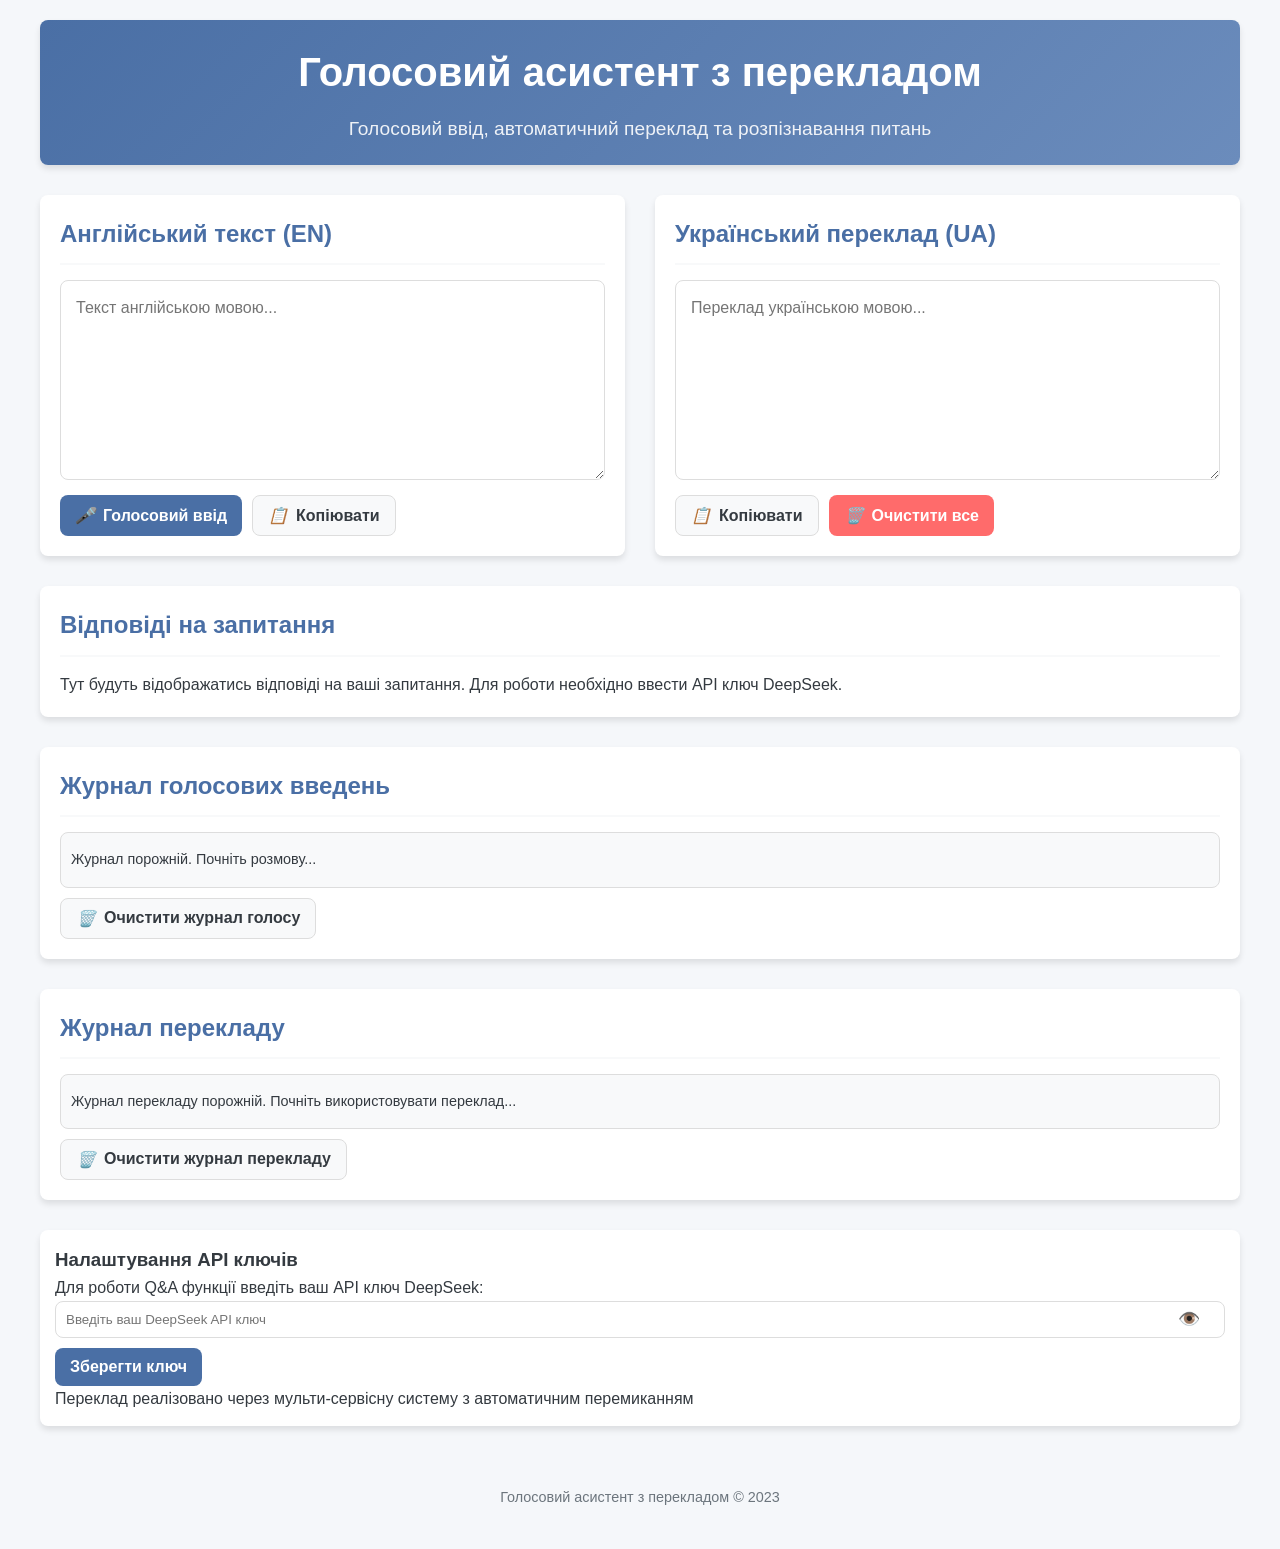
==== index.html @ b3f9cc15 "v1 voice input en" ====
<!DOCTYPE html>
<html lang="uk">
<head>
    <meta charset="UTF-8">
    <meta name="viewport" content="width=device-width, initial-scale=1.0">
    <title>Голосовий асистент з перекладом</title>
    <style>
        :root {
            --primary-color: #4a6fa5;
            --secondary-color: #6b8cbc;
            --accent-color: #ff6b6b;
            --light-color: #f8f9fa;
            --dark-color: #343a40;
            --success-color: #28a745;
            --border-radius: 8px;
            --box-shadow: 0 4px 6px rgba(0, 0, 0, 0.1);
        }
        
        * {
            box-sizing: border-box;
            margin: 0;
            padding: 0;
            font-family: 'Segoe UI', Tahoma, Geneva, Verdana, sans-serif;
        }
        
        body {
            background-color: #f5f7fa;
            color: var(--dark-color);
            line-height: 1.6;
            padding: 20px;
        }
        
        .container {
            max-width: 1200px;
            margin: 0 auto;
        }
        
        header {
            text-align: center;
            margin-bottom: 30px;
            padding: 20px;
            background: linear-gradient(135deg, var(--primary-color), var(--secondary-color));
            color: white;
            border-radius: var(--border-radius);
            box-shadow: var(--box-shadow);
        }
        
        h1 {
            font-size: 2.5rem;
            margin-bottom: 10px;
        }
        
        .subtitle {
            font-size: 1.2rem;
            opacity: 0.9;
        }
        
        .main-content {
            display: grid;
            grid-template-columns: 1fr 1fr;
            gap: 30px;
            margin-bottom: 30px;
        }
        
        @media (max-width: 768px) {
            .main-content {
                grid-template-columns: 1fr;
            }
        }
        
        .text-section {
            background-color: white;
            border-radius: var(--border-radius);
            box-shadow: var(--box-shadow);
            padding: 20px;
            display: flex;
            flex-direction: column;
        }
        
        .text-section h2 {
            margin-bottom: 15px;
            color: var(--primary-color);
            border-bottom: 2px solid var(--light-color);
            padding-bottom: 10px;
        }
        
        .text-container {
            display: flex;
            flex-direction: column;
            flex-grow: 1;
        }
        
        textarea {
            width: 100%;
            min-height: 200px;
            padding: 15px;
            border: 1px solid #ddd;
            border-radius: var(--border-radius);
            resize: vertical;
            font-size: 16px;
            line-height: 1.5;
            margin-bottom: 15px;
            flex-grow: 1;
        }
        
        textarea:focus {
            outline: none;
            border-color: var(--primary-color);
            box-shadow: 0 0 0 2px rgba(74, 111, 165, 0.2);
        }
        
        .button-group {
            display: flex;
            gap: 10px;
            flex-wrap: wrap;
        }
        
        button {
            padding: 10px 15px;
            border: none;
            border-radius: var(--border-radius);
            cursor: pointer;
            font-size: 16px;
            font-weight: 600;
            transition: all 0.3s ease;
            display: flex;
            align-items: center;
            justify-content: center;
            gap: 8px;
        }
        
        .btn-primary {
            background-color: var(--primary-color);
            color: white;
        }
        
        .btn-primary:hover {
            background-color: var(--secondary-color);
        }
        
        .btn-secondary {
            background-color: var(--light-color);
            color: var(--dark-color);
            border: 1px solid #ddd;
        }
        
        .btn-secondary:hover {
            background-color: #e9ecef;
        }
        
        .btn-accent {
            background-color: var(--accent-color);
            color: white;
        }
        
        .btn-accent:hover {
            background-color: #ff5252;
        }
        
        .btn-success {
            background-color: var(--success-color);
            color: white;
        }
        
        .btn-success:hover {
            background-color: #218838;
        }
        
        .recording-indicator {
            display: flex;
            align-items: center;
            gap: 10px;
            margin-bottom: 15px;
            padding: 10px;
            border-radius: var(--border-radius);
            background-color: #fff3cd;
            color: #856404;
            display: none;
        }
        
        .recording-indicator.active {
            display: flex;
        }
        
        .pulse {
            width: 12px;
            height: 12px;
            border-radius: 50%;
            background-color: var(--accent-color);
            animation: pulse 1.5s infinite;
        }
        
        @keyframes pulse {
            0% {
                transform: scale(0.95);
                box-shadow: 0 0 0 0 rgba(255, 107, 107, 0.7);
            }
            
            70% {
                transform: scale(1);
                box-shadow: 0 0 0 10px rgba(255, 107, 107, 0);
            }
            
            100% {
                transform: scale(0.95);
                box-shadow: 0 0 0 0 rgba(255, 107, 107, 0);
            }
        }
        
        .qa-section {
            background-color: white;
            border-radius: var(--border-radius);
            box-shadow: var(--box-shadow);
            padding: 20px;
            margin-top: 30px;
        }
        
        .qa-section h2 {
            margin-bottom: 15px;
            color: var(--primary-color);
            border-bottom: 2px solid var(--light-color);
            padding-bottom: 10px;
        }
        
        .question-detected {
            background-color: #e7f3ff;
            padding: 15px;
            border-radius: var(--border-radius);
            margin-bottom: 15px;
            border-left: 4px solid var(--primary-color);
        }
        
        .answers {
            margin-top: 15px;
        }
        
        .answer {
            background-color: var(--light-color);
            padding: 15px;
            border-radius: var(--border-radius);
            margin-bottom: 10px;
            border-left: 4px solid var(--success-color);
        }
        
        .loading {
            display: inline-block;
            width: 20px;
            height: 20px;
            border: 3px solid rgba(255, 255, 255, 0.3);
            border-radius: 50%;
            border-top-color: #fff;
            animation: spin 1s ease-in-out infinite;
        }
        
        @keyframes spin {
            to { transform: rotate(360deg); }
        }
        
        footer {
            text-align: center;
            margin-top: 40px;
            padding: 20px;
            color: #6c757d;
            font-size: 0.9rem;
        }
        
        .api-key-section {
            background-color: white;
            border-radius: var(--border-radius);
            box-shadow: var(--box-shadow);
            padding: 15px;
            margin-top: 30px;
        }
        
        .api-key-input-container {
            position: relative;
            width: 100%;
            margin-bottom: 10px;
        }
        
        .api-key-input {
            width: 100%;
            padding: 10px 40px 10px 10px;
            border: 1px solid #ddd;
            border-radius: var(--border-radius);
        }
        
        .toggle-password {
            position: absolute;
            right: 10px;
            top: 50%;
            transform: translateY(-50%);
            background: none;
            border: none;
            cursor: pointer;
            font-size: 18px;
        }
        
        .notification {
            position: fixed;
            top: 20px;
            right: 20px;
            padding: 15px 20px;
            background-color: var(--success-color);
            color: white;
            border-radius: var(--border-radius);
            box-shadow: var(--box-shadow);
            z-index: 1000;
            transform: translateX(150%);
            transition: transform 0.3s ease;
        }
        
        .notification.show {
            transform: translateX(0);
        }
        
        .status-indicator {
            padding: 8px 12px;
            border-radius: var(--border-radius);
            margin-top: 10px;
            font-size: 0.9rem;
            display: none;
        }
        
        .status-translating {
            background-color: #e7f3ff;
            color: var(--primary-color);
            display: block;
        }
        
        .status-error {
            background-color: #ffe7e7;
            color: var(--accent-color);
            display: block;
        }
        
        .status-success {
            background-color: #e7ffe7;
            color: var(--success-color);
            display: block;
        }
        
        .log-section {
            background-color: white;
            border-radius: var(--border-radius);
            box-shadow: var(--box-shadow);
            padding: 20px;
            margin-top: 30px;
        }
        
        .log-section h2 {
            margin-bottom: 15px;
            color: var(--primary-color);
            border-bottom: 2px solid var(--light-color);
            padding-bottom: 10px;
        }
        
        .log-container {
            max-height: 200px;
            overflow-y: auto;
            border: 1px solid #ddd;
            border-radius: var(--border-radius);
            padding: 10px;
            background-color: #f8f9fa;
            font-family: monospace;
            font-size: 12px;
        }
        
        .log-entry {
            padding: 5px 0;
            border-bottom: 1px solid #eee;
            font-size: 0.9rem;
        }
        
        .log-entry:last-child {
            border-bottom: none;
        }
        
        .log-time {
            color: #6c757d;
            font-weight: bold;
            margin-right: 10px;
        }
        
        .log-level {
            font-weight: bold;
            margin-right: 10px;
            padding: 1px 5px;
            border-radius: 3px;
            font-size: 10px;
        }
        
        .log-level-success { background-color: #d4edda; color: #155724; }
        .log-level-error { background-color: #f8d7da; color: #721c24; }
        .log-level-warn { background-color: #fff3cd; color: #856404; }
        .log-level-info { background-color: #d1ecf1; color: #0c5460; }
        .log-level-debug { background-color: #e2e3e5; color: #383d41; }
        
        .log-service {
            color: #007bff;
            margin-right: 10px;
        }
        
        .clear-log {
            margin-top: 10px;
        }
    </style>
</head>
<body>
    <div class="container">
        <header>
            <h1>Голосовий асистент з перекладом</h1>
            <p class="subtitle">Голосовий ввід, автоматичний переклад та розпізнавання питань</p>
        </header>
        
        <div class="recording-indicator" id="recordingIndicator">
            <div class="pulse"></div>
            <span>Йде запис голосу... Говоріть</span>
        </div>
        
        <div class="main-content">
            <div class="text-section">
                <h2>Англійський текст (EN)</h2>
                <div class="text-container">
                    <textarea id="englishText" placeholder="Текст англійською мовою..."></textarea>
                    <div class="button-group">
                        <button class="btn-primary" id="micButton">
                            <i>🎤</i> Голосовий ввід
                        </button>
                        <button class="btn-secondary" id="copyEnglish">
                            <i>📋</i> Копіювати
                        </button>
                    </div>
                </div>
            </div>
            
            <div class="text-section">
                <h2>Український переклад (UA)</h2>
                <div class="text-container">
                    <textarea id="ukrainianText" placeholder="Переклад українською мовою..." readonly></textarea>
                    <div class="status-indicator" id="translationStatus"></div>
                    <div class="button-group">
                        <button class="btn-secondary" id="copyUkrainian">
                            <i>📋</i> Копіювати
                        </button>
                        <button class="btn-accent" id="clearText">
                            <i>🗑️</i> Очистити все
                        </button>
                    </div>
                </div>
            </div>
        </div>
        
        <div class="qa-section">
            <h2>Відповіді на запитання</h2>
            <div id="questionIndicator" class="question-detected" style="display: none;">
                <p>У тексті виявлено запитання. Шукаємо відповіді...</p>
            </div>
            <div id="answersContainer" class="answers">
                <p>Тут будуть відображатись відповіді на ваші запитання. Для роботи необхідно ввести API ключ DeepSeek.</p>
            </div>
        </div>
        
        <div class="log-section">
            <h2>Журнал голосових введень</h2>
            <div class="log-container" id="voiceLogContainer">
                <div class="log-entry">Журнал порожній. Почніть розмову...</div>
            </div>
            <button class="btn-secondary clear-log" id="clearVoiceLog">
                <i>🗑️</i> Очистити журнал голосу
            </button>
        </div>
        
        <div class="log-section">
            <h2>Журнал перекладу</h2>
            <div class="log-container" id="translationLogContainer">
                <div class="log-entry">Журнал перекладу порожній. Почніть використовувати переклад...</div>
            </div>
            <button class="btn-secondary clear-log" id="clearTranslationLog">
                <i>🗑️</i> Очистити журнал перекладу
            </button>
        </div>

        <div class="api-key-section">
            <h3>Налаштування API ключів</h3>
            <p>Для роботи Q&A функції введіть ваш API ключ DeepSeek:</p>
            <div class="api-key-input-container">
                <input type="password" class="api-key-input" id="apiKeyInput" placeholder="Введіть ваш DeepSeek API ключ">
                <button type="button" class="toggle-password" id="togglePassword">👁️</button>
            </div>
            <button class="btn-primary" id="saveApiKey">Зберегти ключ</button>
            <p class="translation-info">Переклад реалізовано через мульти-сервісну систему з автоматичним перемиканням</p>
        </div>
        
        <footer>
            <p>Голосовий асистент з перекладом &copy; 2023</p>
        </footer>
    </div>
    
    <div class="notification" id="notification">Текст скопійовано в буфер обміну!</div>

    <script>
        // Клас TranslationService з автоматичним перемиканням API
        class TranslationService {
            constructor() {
                this.services = [
                    {
                        name: 'MyMemory',
                        translator: this.translateMyMemory.bind(this),
                        priority: 0,
                        enabled: true,
                        url: 'https://api.mymemory.translated.net/get'
                    },
                    {
                        name: 'LibreTranslate',
                        translator: this.translateLibreTranslate.bind(this),
                        priority: 1,
                        enabled: true,
                        url: 'https://libretranslate.com/translate'
                    },
                    {
                        name: 'Apertium',
                        translator: this.translateApertium.bind(this),
                        priority: 2,
                        enabled: true,
                        url: 'https://apertium.org/apy/translate'
                    },
                    {
                        name: 'GoogleTranslate',
                        translator: this.translateGoogleAPI.bind(this),
                        priority: 3,
                        enabled: true,
                        url: 'https://translate.googleapis.com'
                    }
                ];
                
                this.failedServices = new Set();
                this.logs = [];
                this.maxLogSize = 1000;
            }

            // Логування подій
            log(level, message, service = null, details = null) {
                const logEntry = {
                    timestamp: new Date().toISOString(),
                    level: level,
                    service: service,
                    message: message,
                    details: details
                };
                
                this.logs.push(logEntry);
                
                if (this.logs.length > this.maxLogSize) {
                    this.logs.shift();
                }
                
                // Оновлення UI
                this.updateLogsUI(logEntry);
            }

            updateLogsUI(logEntry) {
                if (typeof window !== 'undefined' && window.updateTranslationLogs) {
                    window.updateTranslationLogs(logEntry);
                }
            }

            // Основний метод перекладу
            async translateText(text, sourceLang, targetLang) {
                if (!text.trim()) {
                    this.log('WARN', 'Спроба перекладу пустого тексту');
                    return { success: false, text: '' };
                }

                this.log('INFO', `Початок перекладу: "${text.substring(0, 50)}..."`, null, {
                    sourceLang: sourceLang,
                    targetLang: targetLang,
                    textLength: text.length
                });

                const availableServices = this.services
                    .filter(service => service.enabled && !this.failedServices.has(service.name))
                    .sort((a, b) => a.priority - b.priority);

                this.log('INFO', `Доступні сервіси: ${availableServices.map(s => s.name).join(', ')}`, null, {
                    total: availableServices.length,
                    failed: Array.from(this.failedServices)
                });

                if (availableServices.length === 0) {
                    this.log('ERROR', 'Немає доступних сервісів перекладу');
                    return this.useBackupTranslation(text);
                }

                for (const service of availableServices) {
                    try {
                        this.log('INFO', `Спроба перекладу через ${service.name}`, service.name);
                        
                        const startTime = Date.now();
                        const result = await service.translator(text, sourceLang, targetLang);
                        const duration = Date.now() - startTime;
                        
                        if (result.success) {
                            this.log('SUCCESS', `Переклад успішний через ${service.name}`, service.name, {
                                duration: `${duration}ms`,
                                textLength: result.text.length
                            });
                            
                            // Якщо успішно, скидаємо помилковий статус для цього сервісу
                            this.failedServices.delete(service.name);
                            return result;
                        }
                        
                    } catch (error) {
                        this.log('ERROR', `Помилка перекладу через ${service.name}`, service.name, {
                            error: error.message
                        });
                        
                        // Якщо це помилка 429 (ліміт), додаємо сервіс до невдалих
                        if (error.message.includes('429') || error.message.includes('limit')) {
                            this.failedServices.add(service.name);
                            this.log('WARN', `Ліміт сервісу ${service.name} перевищено`, service.name);
                        }
                        
                        continue;
                    }
                }
                
                this.log('ERROR', 'Усі сервіси перекладу не спрацювали', null, {
                    failedServices: Array.from(this.failedServices)
                });
                
                // Використовуємо резервний переклад
                return this.useBackupTranslation(text);
            }

            // MyMemory API
            async translateMyMemory(text, sourceLang, targetLang) {
                try {
                    const response = await fetch(
                        `https://api.mymemory.translated.net/get?q=${encodeURIComponent(text)}&langpair=${sourceLang}|${targetLang}`
                    );
                    
                    if (response.status === 429) {
                        throw new Error('429 - Rate limit exceeded');
                    }
                    
                    if (!response.ok) {
                        throw new Error(`HTTP error: ${response.status}`);
                    }
                    
                    const data = await response.json();
                    
                    if (data.responseStatus === 200) {
                        return {
                            success: true,
                            text: data.responseData.translatedText,
                            service: 'MyMemory'
                        };
                    } else {
                        throw new Error(`API error: ${data.responseStatus}`);
                    }
                    
                } catch (error) {
                    throw new Error(`MyMemory failed: ${error.message}`);
                }
            }

            // LibreTranslate API
            async translateLibreTranslate(text, sourceLang, targetLang) {
                try {
                    // LibreTranslate використовує скорочення мов
                    const langMap = { 'en': 'en', 'uk': 'uk' };
                    const source = langMap[sourceLang] || sourceLang;
                    const target = langMap[targetLang] || targetLang;
                    
                    const response = await fetch('https://libretranslate.com/translate', {
                        method: 'POST',
                        headers: {
                            'Content-Type': 'application/json',
                        },
                        body: JSON.stringify({
                            q: text,
                            source: source,
                            target: target,
                            format: 'text'
                        })
                    });
                    
                    if (response.status === 429) {
                        throw new Error('429 - Rate limit exceeded');
                    }
                    
                    if (!response.ok) {
                        throw new Error(`HTTP error: ${response.status}`);
                    }
                    
                    const data = await response.json();
                    
                    if (data.translatedText) {
                        return {
                            success: true,
                            text: data.translatedText,
                            service: 'LibreTranslate'
                        };
                    } else {
                        throw new Error('No translation received');
                    }
                    
                } catch (error) {
                    throw new Error(`LibreTranslate failed: ${error.message}`);
                }
            }

            // Apertium API
            async translateApertium(text, sourceLang, targetLang) {
                try {
                    const langPair = `${sourceLang}|${targetLang}`;
                    const response = await fetch(
                        `https://apertium.org/apy/translate?q=${encodeURIComponent(text)}&langpair=${langPair}`
                    );
                    
                    if (response.status === 429) {
                        throw new Error('429 - Rate limit exceeded');
                    }
                    
                    if (!response.ok) {
                        throw new Error(`HTTP error: ${response.status}`);
                    }
                    
                    const data = await response.json();
                    
                    if (data.responseData && data.responseData.translatedText) {
                        return {
                            success: true,
                            text: data.responseData.translatedText,
                            service: 'Apertium'
                        };
                    } else {
                        throw new Error('No translation received');
                    }
                    
                } catch (error) {
                    throw new Error(`Apertium failed: ${error.message}`);
                }
            }

            // Google Translate API (неофіційний метод)
            async translateGoogleAPI(text, sourceLang, targetLang) {
                try {
                    const response = await fetch(
                        `https://translate.googleapis.com/translate_a/single?client=gtx&sl=${sourceLang}&tl=${targetLang}&dt=t&q=${encodeURIComponent(text)}`
                    );
                    
                    if (response.status === 429) {
                        throw new Error('429 - Rate limit exceeded');
                    }
                    
                    if (!response.ok) {
                        throw new Error(`HTTP error: ${response.status}`);
                    }
                    
                    const data = await response.json();
                    
                    if (data && data[0] && data[0][0] && data[0][0][0]) {
                        return {
                            success: true,
                            text: data[0][0][0],
                            service: 'GoogleTranslate'
                        };
                    } else {
                        throw new Error('No translation received');
                    }
                    
                } catch (error) {
                    throw new Error(`GoogleTranslate failed: ${error.message}`);
                }
            }

            // Резервний переклад
            useBackupTranslation(text) {
                this.log('WARN', 'Використання резервного перекладу', 'Backup');
                
                const backupDict = {
                    'hello': 'привіт', 'world': 'світ', 'how': 'як', 'are': 'є', 'you': 'ти',
                    'what': 'що', 'where': 'де', 'when': 'коли', 'why': 'чому', 'who': 'хто',
                    'which': 'який', 'good': 'добре', 'morning': 'ранок', 'afternoon': 'день',
                    'evening': 'вечір', 'night': 'ніч', 'thank': 'дякую', 'please': 'будь ласка',
                    'yes': 'так', 'no': 'ні', 'sorry': 'вибачте', 'help': 'допомога',
                    'name': 'ім\'я', 'my': 'мій', 'is': 'є', 'your': 'твій', 'his': 'його',
                    'her': 'її', 'our': 'наш', 'their': 'їхній', 'and': 'і', 'but': 'але',
                    'or': 'або', 'because': 'тому що', 'if': 'якщо', 'then': 'тоді',
                    'very': 'дуже', 'too': 'теж', 'also': 'також', 'only': 'тільки'
                };
                
                let translated = text;
                Object.keys(backupDict).forEach(word => {
                    const regex = new RegExp(`\\b${word}\\b`, 'gi');
                    translated = translated.replace(regex, backupDict[word]);
                });
                
                return {
                    success: true,
                    text: '[Резервний переклад] ' + translated,
                    service: 'BackupDictionary'
                };
            }

            // Додаткові методи
            resetFailedServices() {
                this.failedServices.clear();
                this.log('INFO', 'Скинуто список невдалих сервісів');
            }

            getServiceStatus() {
                return this.services.map(service => ({
                    name: service.name,
                    enabled: service.enabled,
                    failed: this.failedServices.has(service.name),
                    priority: service.priority
                }));
            }
        }

        // Елементи DOM
        const elements = {
            englishText: document.getElementById('englishText'),
            ukrainianText: document.getElementById('ukrainianText'),
            micButton: document.getElementById('micButton'),
            copyEnglish: document.getElementById('copyEnglish'),
            copyUkrainian: document.getElementById('copyUkrainian'),
            clearText: document.getElementById('clearText'),
            recordingIndicator: document.getElementById('recordingIndicator'),
            questionIndicator: document.getElementById('questionIndicator'),
            answersContainer: document.getElementById('answersContainer'),
            apiKeyInput: document.getElementById('apiKeyInput'),
            saveApiKey: document.getElementById('saveApiKey'),
            notification: document.getElementById('notification'),
            translationStatus: document.getElementById('translationStatus'),
            togglePassword: document.getElementById('togglePassword'),
            voiceLogContainer: document.getElementById('voiceLogContainer'),
            clearVoiceLog: document.getElementById('clearVoiceLog'),
            translationLogContainer: document.getElementById('translationLogContainer'),
            clearTranslationLog: document.getElementById('clearTranslationLog')
        };

        // Змінні стану
        let recognition = null;
        let isRecording = false;
        let deepSeekApiKey = localStorage.getItem('deepSeekApiKey') || '';
        let sourceLanguage = 'en';
        let targetLanguage = 'uk';
        let voiceLog = JSON.parse(localStorage.getItem('voiceLog')) || [];
        
        // Ініціалізація TranslationService
        const translationService = new TranslationService();

        // Глобальна функція для оновлення UI логів
        window.updateTranslationLogs = function(logEntry) {
            if (!elements.translationLogContainer) return;
            
            const logElement = document.createElement('div');
            logElement.className = 'log-entry';
            
            const levelClass = `log-level log-level-${logEntry.level.toLowerCase()}`;
            const time = new Date(logEntry.timestamp).toLocaleTimeString();
            
            logElement.innerHTML = `
                <span class="log-time">[${time}]</span>
                <span class="${levelClass}">${logEntry.level}</span>
                <span class="log-service">${logEntry.service || 'SYSTEM'}</span>
                <span class="log-message">${logEntry.message}</span>
            `;
            
            // Видаляємо повідомлення про порожній журнал
            if (elements.translationLogContainer.children.length === 1 && 
                elements.translationLogContainer.children[0].textContent.includes('порожній')) {
                elements.translationLogContainer.innerHTML = '';
            }
            
            elements.translationLogContainer.appendChild(logElement);
            elements.translationLogContainer.scrollTop = elements.translationLogContainer.scrollHeight;
        };

        // Безпечне додавання обробників подій
        function safeAddEventListener(element, event, handler) {
            if (element && typeof handler === 'function') {
                element.addEventListener(event, handler);
            }
        }

        // Ініціалізація
        function init() {
            console.log('Ініціалізація додатку...');
            
            // Перевірка підтримки Web Speech API
            if (!('webkitSpeechRecognition' in window) && !('SpeechRecognition' in window)) {
                alert('Ваш браузер не підтримує розпізнавання мовлення. Спробуйте використати Chrome або Edge.');
                if (elements.micButton) elements.micButton.disabled = true;
                return;
            }
            
            // Ініціалізація розпізнавання мовлення
            try {
                const SpeechRecognition = window.SpeechRecognition || window.webkitSpeechRecognition;
                recognition = new SpeechRecognition();
                recognition.continuous = true;
                recognition.interimResults = true;
                recognition.lang = 'en-US';
                
                // Обробники подій розпізнавання
                recognition.onstart = function() {
                    isRecording = true;
                    if (elements.micButton) elements.micButton.innerHTML = '<i>⏹️</i> Зупинити запис';
                    if (elements.recordingIndicator) elements.recordingIndicator.classList.add('active');
                };
                
                recognition.onend = function() {
                    isRecording = false;
                    if (elements.micButton) elements.micButton.innerHTML = '<i>🎤</i> Голосовий ввід';
                    if (elements.recordingIndicator) elements.recordingIndicator.classList.remove('active');
                };
                
                recognition.onresult = function(event) {
                    let interimTranscript = '';
                    let finalTranscript = '';
                    
                    for (let i = event.resultIndex; i < event.results.length; i++) {
                        const transcript = event.results[i][0].transcript;
                        if (event.results[i].isFinal) {
                            finalTranscript += transcript;
                        } else {
                            interimTranscript += transcript;
                        }
                    }
                    
                    // Оновлення текстового поля
                    if (elements.englishText) {
                        elements.englishText.value = finalTranscript + interimTranscript;
                    }
                    
                    // Автоматичний переклад
                    if (finalTranscript) {
                        translateText(finalTranscript);
                        
                        // Перевірка на наявність запитання
                        checkForQuestion(finalTranscript);
                        
                        // Додавання до журналу
                        if (finalTranscript.trim()) {
                            addToLog(finalTranscript);
                        }
                    }
                };
                
                recognition.onerror = function(event) {
                    console.error('Помилка розпізнавання мовлення:', event.error);
                    showNotification('Помилка розпізнавання мовлення: ' + event.error, 'error');
                };
            } catch (error) {
                console.error('Помилка ініціалізації розпізнавання мовлення:', error);
                if (elements.micButton) elements.micButton.disabled = true;
            }
            
            // Безпечне додавання обробників подій
            safeAddEventListener(elements.micButton, 'click', toggleRecording);
            safeAddEventListener(elements.copyEnglish, 'click', () => copyToClipboard(elements.englishText));
            safeAddEventListener(elements.copyUkrainian, 'click', () => copyToClipboard(elements.ukrainianText));
            safeAddEventListener(elements.clearText, 'click', clearAllText);
            safeAddEventListener(elements.togglePassword, 'click', togglePasswordVisibility);
            safeAddEventListener(elements.clearVoiceLog, 'click', clearVoiceLogHandler);
            safeAddEventListener(elements.clearTranslationLog, 'click', clearTranslationLogHandler);
            safeAddEventListener(elements.saveApiKey, 'click', saveApiKeyHandler);
            
            // Обробники подій введення тексту
            safeAddEventListener(elements.englishText, 'input', handleTextInput);
            
            // Завантаження збереженого API ключа
            if (elements.apiKeyInput) {
                elements.apiKeyInput.value = deepSeekApiKey;
            }
            
            // Завантаження журналу
            updateLogDisplay();
            
            console.log('Додаток успішно ініціалізовано');
        }

        // Функції
        function toggleRecording() {
            if (!recognition) return;
            
            if (isRecording) {
                recognition.stop();
            } else {
                try {
                    recognition.start();
                } catch (error) {
                    console.error('Помилка запуску запису:', error);
                    showNotification('Помилка запуску запису', 'error');
                }
            }
        }
        
        function handleTextInput() {
            if (!elements.englishText) return;
            
            // Автоматичний переклад при зміні тексту
            if (elements.englishText.value.trim()) {
                translateText(elements.englishText.value);
                checkForQuestion(elements.englishText.value);
            } else {
                if (elements.ukrainianText) elements.ukrainianText.value = '';
                if (elements.translationStatus) {
                    elements.translationStatus.textContent = '';
                    elements.translationStatus.className = 'status-indicator';
                }
            }
        }
        
        async function translateText(text) {
            if (!text.trim() || !elements.ukrainianText || !elements.translationStatus) return;
            
            // Оновлення статусу перекладу
            elements.translationStatus.textContent = 'Переклад...';
            elements.translationStatus.className = 'status-indicator status-translating';
            
            try {
                const result = await translationService.translateText(text, sourceLanguage, targetLanguage);
                
                elements.ukrainianText.value = result.text;
                elements.translationStatus.textContent = `Переклад завершено (${result.service})!`;
                elements.translationStatus.className = 'status-indicator status-success';
                
            } catch (error) {
                console.error('Помилка перекладу:', error);
                elements.translationStatus.textContent = 'Помилка перекладу';
                elements.translationStatus.className = 'status-indicator status-error';
            }
        }
        
        function checkForQuestion(text) {
            if (!elements.questionIndicator || !elements.answersContainer) return;
            
            // Проста перевірка на наявність запитання
            const hasQuestionMark = text.includes('?');
            const questionWords = ['what', 'when', 'where', 'why', 'how', 'who', 'which', 'can', 'could', 'would', 'should', 'is', 'are', 'do', 'does', 'did'];
            const hasQuestionWord = questionWords.some(word => 
                text.toLowerCase().includes(word) && 
                (text.toLowerCase().indexOf(word) === 0 || 
                 text[text.toLowerCase().indexOf(word) - 1] === ' ')
            );
            
            if (hasQuestionMark || hasQuestionWord) {
                elements.questionIndicator.style.display = 'block';
                getAnswerFromDeepSeek(text);
            } else {
                elements.questionIndicator.style.display = 'none';
                elements.answersContainer.innerHTML = '<p>Тут будуть відображатись відповіді на ваші запитання. Для роботи необхідно ввести API ключ DeepSeek.</p>';
            }
        }
        
        async function getAnswerFromDeepSeek(question) {
            if (!elements.answersContainer) return;
            
            if (!deepSeekApiKey) {
                elements.answersContainer.innerHTML = '<div class="answer"><p>Для отримання відповідей введіть API ключ DeepSeek у верхньому полі.</p></div>';
                return;
            }
            
            elements.answersContainer.innerHTML = '<div class="answer"><p>Шукаємо відповідь... <span class="loading"></span></p></div>';
            
            try {
                const response = await fetch('https://api.deepseek.com/v1/chat/completions', {
                    method: 'POST',
                    headers: {
                        'Content-Type': 'application/json',
                        'Authorization': `Bearer ${deepSeekApiKey}`
                    },
                    body: JSON.stringify({
                        model: 'deepseek-chat',
                        messages: [
                            { role: 'user', content: question }
                        ],
                        max_tokens: 500
                    })
                });
                
                if (response.ok) {
                    const data = await response.json();
                    const answer = data.choices[0].message.content;
                    elements.answersContainer.innerHTML = `<div class="answer"><p>${answer}</p></div>`;
                } else {
                    elements.answersContainer.innerHTML = '<div class="answer"><p>Помилка отримання відповіді. Перевірте API ключ.</p></div>';
                }
            } catch (error) {
                console.error('Помилка отримання відповіді:', error);
                elements.answersContainer.innerHTML = '<div class="answer"><p>Помилка з\'єднання з сервісом відповідей.</p></div>';
            }
        }
        
        function copyToClipboard(textarea) {
            if (!textarea) return;
            
            textarea.select();
            document.execCommand('copy');
            showNotification('Текст скопійовано в буфер обміну!');
        }
        
        function clearAllText() {
            if (elements.englishText) elements.englishText.value = '';
            if (elements.ukrainianText) elements.ukrainianText.value = '';
            if (elements.translationStatus) {
                elements.translationStatus.textContent = '';
                elements.translationStatus.className = 'status-indicator';
            }
            if (elements.questionIndicator) elements.questionIndicator.style.display = 'none';
            if (elements.answersContainer) elements.answersContainer.innerHTML = '<p>Тут будуть відображатись відповіді на ваші запитання. Для роботи необхідно ввести API ключ DeepSeek.</p>';
        }
        
        function saveApiKeyHandler() {
            if (!elements.apiKeyInput) return;
            
            deepSeekApiKey = elements.apiKeyInput.value.trim();
            localStorage.setItem('deepSeekApiKey', deepSeekApiKey);
            showNotification('API ключ збережено!');
        }
        
        function togglePasswordVisibility() {
            if (!elements.apiKeyInput || !elements.togglePassword) return;
            
            if (elements.apiKeyInput.type === 'password') {
                elements.apiKeyInput.type = 'text';
                elements.togglePassword.textContent = '🙈';
            } else {
                elements.apiKeyInput.type = 'password';
                elements.togglePassword.textContent = '👁️';
            }
        }
        
        function addToLog(text) {
            const timestamp = new Date().toLocaleTimeString();
            voiceLog.unshift({ text, timestamp });
            
            if (voiceLog.length > 50) {
                voiceLog = voiceLog.slice(0, 50);
            }
            
            localStorage.setItem('voiceLog', JSON.stringify(voiceLog));
            updateLogDisplay();
        }
        
        function updateLogDisplay() {
            if (!elements.voiceLogContainer) return;
            
            elements.voiceLogContainer.innerHTML = '';
            
            if (voiceLog.length === 0) {
                elements.voiceLogContainer.innerHTML = '<div class="log-entry">Журнал порожній. Почніть розмову...</div>';
                return;
            }
            
            voiceLog.forEach(entry => {
                const logEntry = document.createElement('div');
                logEntry.className = 'log-entry';
                logEntry.innerHTML = `<span class="log-time">${entry.timestamp}</span> ${entry.text}`;
                elements.voiceLogContainer.appendChild(logEntry);
            });
        }
        
        function clearVoiceLogHandler() {
            voiceLog = [];
            localStorage.setItem('voiceLog', JSON.stringify(voiceLog));
            updateLogDisplay();
            showNotification('Журнал голосу очищено!');
        }
        
        function clearTranslationLogHandler() {
            if (!elements.translationLogContainer) return;
            
            elements.translationLogContainer.innerHTML = '<div class="log-entry">Журнал перекладу порожній. Почніть використовувати переклад...</div>';
            translationService.logs = [];
            showNotification('Журнал перекладу очищено!');
        }
        
        function showNotification(message, type = 'success') {
            if (!elements.notification) return;
            
            elements.notification.textContent = message;
            elements.notification.className = 'notification';
            if (type === 'error') {
                elements.notification.style.backgroundColor = 'var(--accent-color)';
            } else {
                elements.notification.style.backgroundColor = 'var(--success-color)';
            }
            
            elements.notification.classList.add('show');
            
            setTimeout(() => {
                if (elements.notification) {
                    elements.notification.classList.remove('show');
                }
            }, 3000);
        }
        
        // Ініціалізація додатку
        document.addEventListener('DOMContentLoaded', init);
    </script>
</body>
</html>
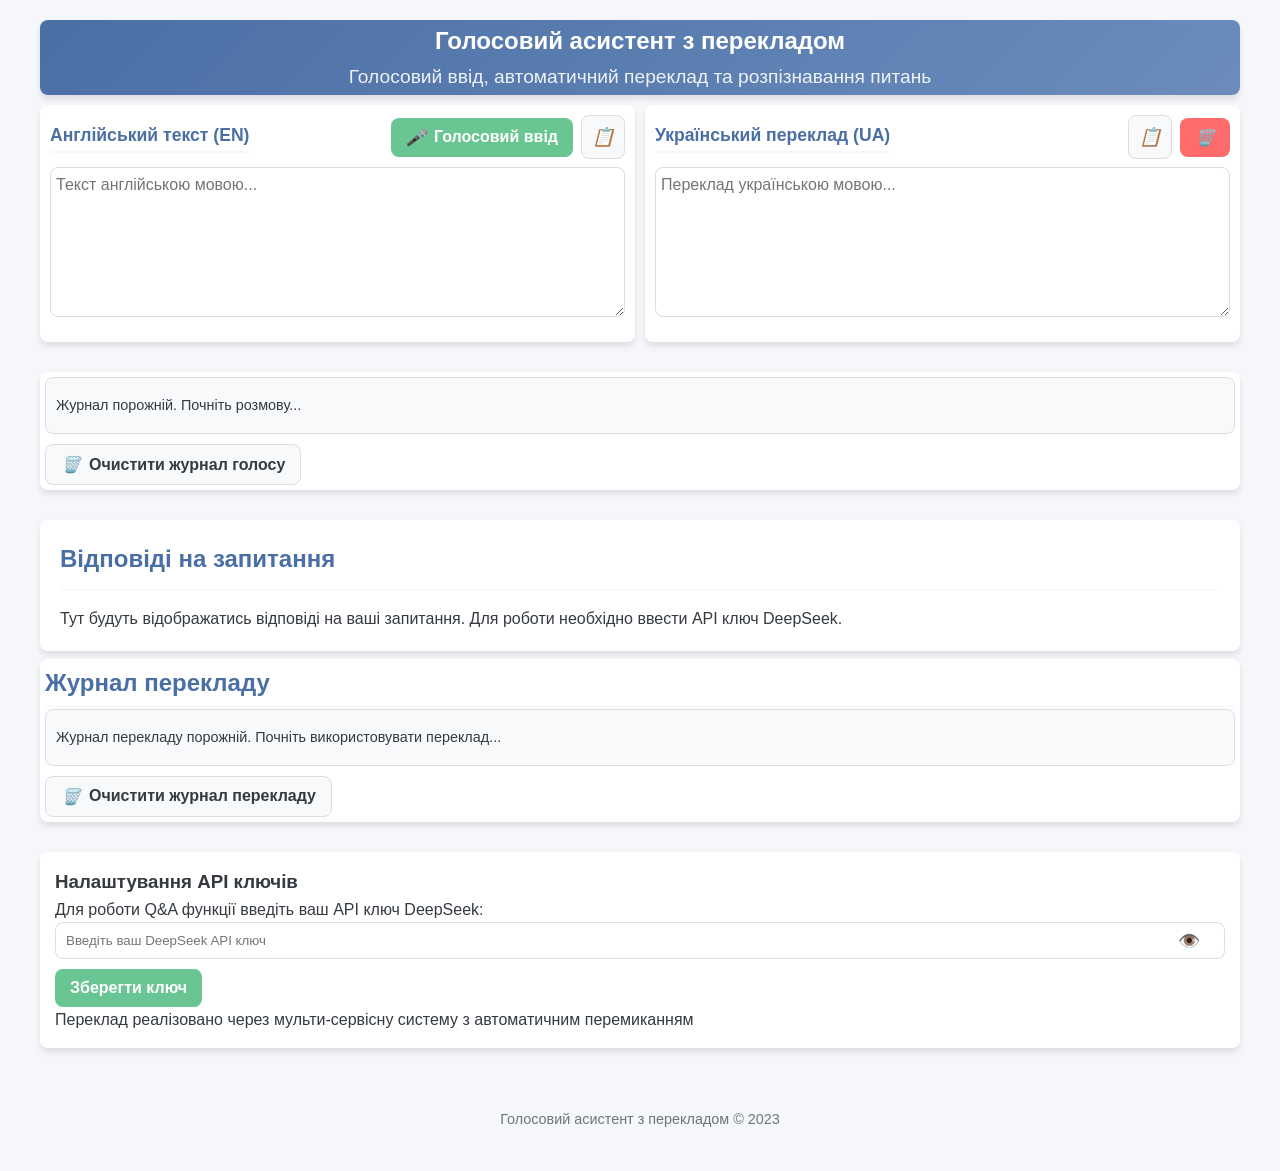
==== commit 60c78efb: "upd style" ====
--- a/index.html
+++ b/index.html
@@ -4,407 +4,7 @@
     <meta charset="UTF-8">
     <meta name="viewport" content="width=device-width, initial-scale=1.0">
     <title>Голосовий асистент з перекладом</title>
-    <style>
-        :root {
-            --primary-color: #4a6fa5;
-            --secondary-color: #6b8cbc;
-            --accent-color: #ff6b6b;
-            --light-color: #f8f9fa;
-            --dark-color: #343a40;
-            --success-color: #28a745;
-            --border-radius: 8px;
-            --box-shadow: 0 4px 6px rgba(0, 0, 0, 0.1);
-        }
-        
-        * {
-            box-sizing: border-box;
-            margin: 0;
-            padding: 0;
-            font-family: 'Segoe UI', Tahoma, Geneva, Verdana, sans-serif;
-        }
-        
-        body {
-            background-color: #f5f7fa;
-            color: var(--dark-color);
-            line-height: 1.6;
-            padding: 20px;
-        }
-        
-        .container {
-            max-width: 1200px;
-            margin: 0 auto;
-        }
-        
-        header {
-            text-align: center;
-            margin-bottom: 30px;
-            padding: 20px;
-            background: linear-gradient(135deg, var(--primary-color), var(--secondary-color));
-            color: white;
-            border-radius: var(--border-radius);
-            box-shadow: var(--box-shadow);
-        }
-        
-        h1 {
-            font-size: 2.5rem;
-            margin-bottom: 10px;
-        }
-        
-        .subtitle {
-            font-size: 1.2rem;
-            opacity: 0.9;
-        }
-        
-        .main-content {
-            display: grid;
-            grid-template-columns: 1fr 1fr;
-            gap: 30px;
-            margin-bottom: 30px;
-        }
-        
-        @media (max-width: 768px) {
-            .main-content {
-                grid-template-columns: 1fr;
-            }
-        }
-        
-        .text-section {
-            background-color: white;
-            border-radius: var(--border-radius);
-            box-shadow: var(--box-shadow);
-            padding: 20px;
-            display: flex;
-            flex-direction: column;
-        }
-        
-        .text-section h2 {
-            margin-bottom: 15px;
-            color: var(--primary-color);
-            border-bottom: 2px solid var(--light-color);
-            padding-bottom: 10px;
-        }
-        
-        .text-container {
-            display: flex;
-            flex-direction: column;
-            flex-grow: 1;
-        }
-        
-        textarea {
-            width: 100%;
-            min-height: 200px;
-            padding: 15px;
-            border: 1px solid #ddd;
-            border-radius: var(--border-radius);
-            resize: vertical;
-            font-size: 16px;
-            line-height: 1.5;
-            margin-bottom: 15px;
-            flex-grow: 1;
-        }
-        
-        textarea:focus {
-            outline: none;
-            border-color: var(--primary-color);
-            box-shadow: 0 0 0 2px rgba(74, 111, 165, 0.2);
-        }
-        
-        .button-group {
-            display: flex;
-            gap: 10px;
-            flex-wrap: wrap;
-        }
-        
-        button {
-            padding: 10px 15px;
-            border: none;
-            border-radius: var(--border-radius);
-            cursor: pointer;
-            font-size: 16px;
-            font-weight: 600;
-            transition: all 0.3s ease;
-            display: flex;
-            align-items: center;
-            justify-content: center;
-            gap: 8px;
-        }
-        
-        .btn-primary {
-            background-color: var(--primary-color);
-            color: white;
-        }
-        
-        .btn-primary:hover {
-            background-color: var(--secondary-color);
-        }
-        
-        .btn-secondary {
-            background-color: var(--light-color);
-            color: var(--dark-color);
-            border: 1px solid #ddd;
-        }
-        
-        .btn-secondary:hover {
-            background-color: #e9ecef;
-        }
-        
-        .btn-accent {
-            background-color: var(--accent-color);
-            color: white;
-        }
-        
-        .btn-accent:hover {
-            background-color: #ff5252;
-        }
-        
-        .btn-success {
-            background-color: var(--success-color);
-            color: white;
-        }
-        
-        .btn-success:hover {
-            background-color: #218838;
-        }
-        
-        .recording-indicator {
-            display: flex;
-            align-items: center;
-            gap: 10px;
-            margin-bottom: 15px;
-            padding: 10px;
-            border-radius: var(--border-radius);
-            background-color: #fff3cd;
-            color: #856404;
-            display: none;
-        }
-        
-        .recording-indicator.active {
-            display: flex;
-        }
-        
-        .pulse {
-            width: 12px;
-            height: 12px;
-            border-radius: 50%;
-            background-color: var(--accent-color);
-            animation: pulse 1.5s infinite;
-        }
-        
-        @keyframes pulse {
-            0% {
-                transform: scale(0.95);
-                box-shadow: 0 0 0 0 rgba(255, 107, 107, 0.7);
-            }
-            
-            70% {
-                transform: scale(1);
-                box-shadow: 0 0 0 10px rgba(255, 107, 107, 0);
-            }
-            
-            100% {
-                transform: scale(0.95);
-                box-shadow: 0 0 0 0 rgba(255, 107, 107, 0);
-            }
-        }
-        
-        .qa-section {
-            background-color: white;
-            border-radius: var(--border-radius);
-            box-shadow: var(--box-shadow);
-            padding: 20px;
-            margin-top: 30px;
-        }
-        
-        .qa-section h2 {
-            margin-bottom: 15px;
-            color: var(--primary-color);
-            border-bottom: 2px solid var(--light-color);
-            padding-bottom: 10px;
-        }
-        
-        .question-detected {
-            background-color: #e7f3ff;
-            padding: 15px;
-            border-radius: var(--border-radius);
-            margin-bottom: 15px;
-            border-left: 4px solid var(--primary-color);
-        }
-        
-        .answers {
-            margin-top: 15px;
-        }
-        
-        .answer {
-            background-color: var(--light-color);
-            padding: 15px;
-            border-radius: var(--border-radius);
-            margin-bottom: 10px;
-            border-left: 4px solid var(--success-color);
-        }
-        
-        .loading {
-            display: inline-block;
-            width: 20px;
-            height: 20px;
-            border: 3px solid rgba(255, 255, 255, 0.3);
-            border-radius: 50%;
-            border-top-color: #fff;
-            animation: spin 1s ease-in-out infinite;
-        }
-        
-        @keyframes spin {
-            to { transform: rotate(360deg); }
-        }
-        
-        footer {
-            text-align: center;
-            margin-top: 40px;
-            padding: 20px;
-            color: #6c757d;
-            font-size: 0.9rem;
-        }
-        
-        .api-key-section {
-            background-color: white;
-            border-radius: var(--border-radius);
-            box-shadow: var(--box-shadow);
-            padding: 15px;
-            margin-top: 30px;
-        }
-        
-        .api-key-input-container {
-            position: relative;
-            width: 100%;
-            margin-bottom: 10px;
-        }
-        
-        .api-key-input {
-            width: 100%;
-            padding: 10px 40px 10px 10px;
-            border: 1px solid #ddd;
-            border-radius: var(--border-radius);
-        }
-        
-        .toggle-password {
-            position: absolute;
-            right: 10px;
-            top: 50%;
-            transform: translateY(-50%);
-            background: none;
-            border: none;
-            cursor: pointer;
-            font-size: 18px;
-        }
-        
-        .notification {
-            position: fixed;
-            top: 20px;
-            right: 20px;
-            padding: 15px 20px;
-            background-color: var(--success-color);
-            color: white;
-            border-radius: var(--border-radius);
-            box-shadow: var(--box-shadow);
-            z-index: 1000;
-            transform: translateX(150%);
-            transition: transform 0.3s ease;
-        }
-        
-        .notification.show {
-            transform: translateX(0);
-        }
-        
-        .status-indicator {
-            padding: 8px 12px;
-            border-radius: var(--border-radius);
-            margin-top: 10px;
-            font-size: 0.9rem;
-            display: none;
-        }
-        
-        .status-translating {
-            background-color: #e7f3ff;
-            color: var(--primary-color);
-            display: block;
-        }
-        
-        .status-error {
-            background-color: #ffe7e7;
-            color: var(--accent-color);
-            display: block;
-        }
-        
-        .status-success {
-            background-color: #e7ffe7;
-            color: var(--success-color);
-            display: block;
-        }
-        
-        .log-section {
-            background-color: white;
-            border-radius: var(--border-radius);
-            box-shadow: var(--box-shadow);
-            padding: 20px;
-            margin-top: 30px;
-        }
-        
-        .log-section h2 {
-            margin-bottom: 15px;
-            color: var(--primary-color);
-            border-bottom: 2px solid var(--light-color);
-            padding-bottom: 10px;
-        }
-        
-        .log-container {
-            max-height: 200px;
-            overflow-y: auto;
-            border: 1px solid #ddd;
-            border-radius: var(--border-radius);
-            padding: 10px;
-            background-color: #f8f9fa;
-            font-family: monospace;
-            font-size: 12px;
-        }
-        
-        .log-entry {
-            padding: 5px 0;
-            border-bottom: 1px solid #eee;
-            font-size: 0.9rem;
-        }
-        
-        .log-entry:last-child {
-            border-bottom: none;
-        }
-        
-        .log-time {
-            color: #6c757d;
-            font-weight: bold;
-            margin-right: 10px;
-        }
-        
-        .log-level {
-            font-weight: bold;
-            margin-right: 10px;
-            padding: 1px 5px;
-            border-radius: 3px;
-            font-size: 10px;
-        }
-        
-        .log-level-success { background-color: #d4edda; color: #155724; }
-        .log-level-error { background-color: #f8d7da; color: #721c24; }
-        .log-level-warn { background-color: #fff3cd; color: #856404; }
-        .log-level-info { background-color: #d1ecf1; color: #0c5460; }
-        .log-level-debug { background-color: #e2e3e5; color: #383d41; }
-        
-        .log-service {
-            color: #007bff;
-            margin-right: 10px;
-        }
-        
-        .clear-log {
-            margin-top: 10px;
-        }
-    </style>
+    <link rel="stylesheet" href="style.css"> 
 </head>
 <body>
     <div class="container">
@@ -420,37 +20,51 @@
         
         <div class="main-content">
             <div class="text-section">
-                <h2>Англійський текст (EN)</h2>
-                <div class="text-container">
-                    <textarea id="englishText" placeholder="Текст англійською мовою..."></textarea>
-                    <div class="button-group">
+                <div class="heading-row">
+                    <h2>Англійський текст (EN)</h2>
+                    <div class="heading-actions">
                         <button class="btn-primary" id="micButton">
                             <i>🎤</i> Голосовий ввід
                         </button>
-                        <button class="btn-secondary" id="copyEnglish">
-                            <i>📋</i> Копіювати
+                        <button class="btn-secondary icon-only" id="copyEnglish" aria-label="Копіювати англійський текст" title="Копіювати англійський текст">
+                            <i>📋</i>
                         </button>
                     </div>
+                </div>
+                <div class="text-container">
+                    <textarea id="englishText" placeholder="Текст англійською мовою..."></textarea>
                 </div>
             </div>
             
             <div class="text-section">
-                <h2>Український переклад (UA)</h2>
+                <div class="heading-row">
+                    <h2>Український переклад (UA)</h2>
+                    <div class="heading-actions">
+                        <button class="btn-secondary icon-only" id="copyUkrainian" aria-label="Копіювати переклад українською" title="Копіювати переклад українською">
+                            <i>📋</i>
+                        </button>
+                        <button class="btn-accent" id="clearText">
+                            <i>🗑️</i>
+                        </button>
+                    </div>
+                </div>
                 <div class="text-container">
                     <textarea id="ukrainianText" placeholder="Переклад українською мовою..." readonly></textarea>
                     <div class="status-indicator" id="translationStatus"></div>
-                    <div class="button-group">
-                        <button class="btn-secondary" id="copyUkrainian">
-                            <i>📋</i> Копіювати
-                        </button>
-                        <button class="btn-accent" id="clearText">
-                            <i>🗑️</i> Очистити все
-                        </button>
-                    </div>
                 </div>
             </div>
         </div>
-        
+   
+        <div class="log-section">
+            <!-- <h2>Журнал голосових введень</h2> -->
+            <div class="log-container" id="voiceLogContainer">
+                <div class="log-entry">Журнал порожній. Почніть розмову...</div>
+            </div>
+            <button class="btn-secondary clear-log" id="clearVoiceLog">
+                <i>🗑️</i> Очистити журнал голосу
+            </button>
+        </div>
+             
         <div class="qa-section">
             <h2>Відповіді на запитання</h2>
             <div id="questionIndicator" class="question-detected" style="display: none;">
@@ -460,17 +74,7 @@
                 <p>Тут будуть відображатись відповіді на ваші запитання. Для роботи необхідно ввести API ключ DeepSeek.</p>
             </div>
         </div>
-        
-        <div class="log-section">
-            <h2>Журнал голосових введень</h2>
-            <div class="log-container" id="voiceLogContainer">
-                <div class="log-entry">Журнал порожній. Почніть розмову...</div>
-            </div>
-            <button class="btn-secondary clear-log" id="clearVoiceLog">
-                <i>🗑️</i> Очистити журнал голосу
-            </button>
-        </div>
-        
+                
         <div class="log-section">
             <h2>Журнал перекладу</h2>
             <div class="log-container" id="translationLogContainer">
@@ -496,715 +100,7 @@
             <p>Голосовий асистент з перекладом &copy; 2023</p>
         </footer>
     </div>
-    
     <div class="notification" id="notification">Текст скопійовано в буфер обміну!</div>
-
-    <script>
-        // Клас TranslationService з автоматичним перемиканням API
-        class TranslationService {
-            constructor() {
-                this.services = [
-                    {
-                        name: 'MyMemory',
-                        translator: this.translateMyMemory.bind(this),
-                        priority: 0,
-                        enabled: true,
-                        url: 'https://api.mymemory.translated.net/get'
-                    },
-                    {
-                        name: 'LibreTranslate',
-                        translator: this.translateLibreTranslate.bind(this),
-                        priority: 1,
-                        enabled: true,
-                        url: 'https://libretranslate.com/translate'
-                    },
-                    {
-                        name: 'Apertium',
-                        translator: this.translateApertium.bind(this),
-                        priority: 2,
-                        enabled: true,
-                        url: 'https://apertium.org/apy/translate'
-                    },
-                    {
-                        name: 'GoogleTranslate',
-                        translator: this.translateGoogleAPI.bind(this),
-                        priority: 3,
-                        enabled: true,
-                        url: 'https://translate.googleapis.com'
-                    }
-                ];
-                
-                this.failedServices = new Set();
-                this.logs = [];
-                this.maxLogSize = 1000;
-            }
-
-            // Логування подій
-            log(level, message, service = null, details = null) {
-                const logEntry = {
-                    timestamp: new Date().toISOString(),
-                    level: level,
-                    service: service,
-                    message: message,
-                    details: details
-                };
-                
-                this.logs.push(logEntry);
-                
-                if (this.logs.length > this.maxLogSize) {
-                    this.logs.shift();
-                }
-                
-                // Оновлення UI
-                this.updateLogsUI(logEntry);
-            }
-
-            updateLogsUI(logEntry) {
-                if (typeof window !== 'undefined' && window.updateTranslationLogs) {
-                    window.updateTranslationLogs(logEntry);
-                }
-            }
-
-            // Основний метод перекладу
-            async translateText(text, sourceLang, targetLang) {
-                if (!text.trim()) {
-                    this.log('WARN', 'Спроба перекладу пустого тексту');
-                    return { success: false, text: '' };
-                }
-
-                this.log('INFO', `Початок перекладу: "${text.substring(0, 50)}..."`, null, {
-                    sourceLang: sourceLang,
-                    targetLang: targetLang,
-                    textLength: text.length
-                });
-
-                const availableServices = this.services
-                    .filter(service => service.enabled && !this.failedServices.has(service.name))
-                    .sort((a, b) => a.priority - b.priority);
-
-                this.log('INFO', `Доступні сервіси: ${availableServices.map(s => s.name).join(', ')}`, null, {
-                    total: availableServices.length,
-                    failed: Array.from(this.failedServices)
-                });
-
-                if (availableServices.length === 0) {
-                    this.log('ERROR', 'Немає доступних сервісів перекладу');
-                    return this.useBackupTranslation(text);
-                }
-
-                for (const service of availableServices) {
-                    try {
-                        this.log('INFO', `Спроба перекладу через ${service.name}`, service.name);
-                        
-                        const startTime = Date.now();
-                        const result = await service.translator(text, sourceLang, targetLang);
-                        const duration = Date.now() - startTime;
-                        
-                        if (result.success) {
-                            this.log('SUCCESS', `Переклад успішний через ${service.name}`, service.name, {
-                                duration: `${duration}ms`,
-                                textLength: result.text.length
-                            });
-                            
-                            // Якщо успішно, скидаємо помилковий статус для цього сервісу
-                            this.failedServices.delete(service.name);
-                            return result;
-                        }
-                        
-                    } catch (error) {
-                        this.log('ERROR', `Помилка перекладу через ${service.name}`, service.name, {
-                            error: error.message
-                        });
-                        
-                        // Якщо це помилка 429 (ліміт), додаємо сервіс до невдалих
-                        if (error.message.includes('429') || error.message.includes('limit')) {
-                            this.failedServices.add(service.name);
-                            this.log('WARN', `Ліміт сервісу ${service.name} перевищено`, service.name);
-                        }
-                        
-                        continue;
-                    }
-                }
-                
-                this.log('ERROR', 'Усі сервіси перекладу не спрацювали', null, {
-                    failedServices: Array.from(this.failedServices)
-                });
-                
-                // Використовуємо резервний переклад
-                return this.useBackupTranslation(text);
-            }
-
-            // MyMemory API
-            async translateMyMemory(text, sourceLang, targetLang) {
-                try {
-                    const response = await fetch(
-                        `https://api.mymemory.translated.net/get?q=${encodeURIComponent(text)}&langpair=${sourceLang}|${targetLang}`
-                    );
-                    
-                    if (response.status === 429) {
-                        throw new Error('429 - Rate limit exceeded');
-                    }
-                    
-                    if (!response.ok) {
-                        throw new Error(`HTTP error: ${response.status}`);
-                    }
-                    
-                    const data = await response.json();
-                    
-                    if (data.responseStatus === 200) {
-                        return {
-                            success: true,
-                            text: data.responseData.translatedText,
-                            service: 'MyMemory'
-                        };
-                    } else {
-                        throw new Error(`API error: ${data.responseStatus}`);
-                    }
-                    
-                } catch (error) {
-                    throw new Error(`MyMemory failed: ${error.message}`);
-                }
-            }
-
-            // LibreTranslate API
-            async translateLibreTranslate(text, sourceLang, targetLang) {
-                try {
-                    // LibreTranslate використовує скорочення мов
-                    const langMap = { 'en': 'en', 'uk': 'uk' };
-                    const source = langMap[sourceLang] || sourceLang;
-                    const target = langMap[targetLang] || targetLang;
-                    
-                    const response = await fetch('https://libretranslate.com/translate', {
-                        method: 'POST',
-                        headers: {
-                            'Content-Type': 'application/json',
-                        },
-                        body: JSON.stringify({
-                            q: text,
-                            source: source,
-                            target: target,
-                            format: 'text'
-                        })
-                    });
-                    
-                    if (response.status === 429) {
-                        throw new Error('429 - Rate limit exceeded');
-                    }
-                    
-                    if (!response.ok) {
-                        throw new Error(`HTTP error: ${response.status}`);
-                    }
-                    
-                    const data = await response.json();
-                    
-                    if (data.translatedText) {
-                        return {
-                            success: true,
-                            text: data.translatedText,
-                            service: 'LibreTranslate'
-                        };
-                    } else {
-                        throw new Error('No translation received');
-                    }
-                    
-                } catch (error) {
-                    throw new Error(`LibreTranslate failed: ${error.message}`);
-                }
-            }
-
-            // Apertium API
-            async translateApertium(text, sourceLang, targetLang) {
-                try {
-                    const langPair = `${sourceLang}|${targetLang}`;
-                    const response = await fetch(
-                        `https://apertium.org/apy/translate?q=${encodeURIComponent(text)}&langpair=${langPair}`
-                    );
-                    
-                    if (response.status === 429) {
-                        throw new Error('429 - Rate limit exceeded');
-                    }
-                    
-                    if (!response.ok) {
-                        throw new Error(`HTTP error: ${response.status}`);
-                    }
-                    
-                    const data = await response.json();
-                    
-                    if (data.responseData && data.responseData.translatedText) {
-                        return {
-                            success: true,
-                            text: data.responseData.translatedText,
-                            service: 'Apertium'
-                        };
-                    } else {
-                        throw new Error('No translation received');
-                    }
-                    
-                } catch (error) {
-                    throw new Error(`Apertium failed: ${error.message}`);
-                }
-            }
-
-            // Google Translate API (неофіційний метод)
-            async translateGoogleAPI(text, sourceLang, targetLang) {
-                try {
-                    const response = await fetch(
-                        `https://translate.googleapis.com/translate_a/single?client=gtx&sl=${sourceLang}&tl=${targetLang}&dt=t&q=${encodeURIComponent(text)}`
-                    );
-                    
-                    if (response.status === 429) {
-                        throw new Error('429 - Rate limit exceeded');
-                    }
-                    
-                    if (!response.ok) {
-                        throw new Error(`HTTP error: ${response.status}`);
-                    }
-                    
-                    const data = await response.json();
-                    
-                    if (data && data[0] && data[0][0] && data[0][0][0]) {
-                        return {
-                            success: true,
-                            text: data[0][0][0],
-                            service: 'GoogleTranslate'
-                        };
-                    } else {
-                        throw new Error('No translation received');
-                    }
-                    
-                } catch (error) {
-                    throw new Error(`GoogleTranslate failed: ${error.message}`);
-                }
-            }
-
-            // Резервний переклад
-            useBackupTranslation(text) {
-                this.log('WARN', 'Використання резервного перекладу', 'Backup');
-                
-                const backupDict = {
-                    'hello': 'привіт', 'world': 'світ', 'how': 'як', 'are': 'є', 'you': 'ти',
-                    'what': 'що', 'where': 'де', 'when': 'коли', 'why': 'чому', 'who': 'хто',
-                    'which': 'який', 'good': 'добре', 'morning': 'ранок', 'afternoon': 'день',
-                    'evening': 'вечір', 'night': 'ніч', 'thank': 'дякую', 'please': 'будь ласка',
-                    'yes': 'так', 'no': 'ні', 'sorry': 'вибачте', 'help': 'допомога',
-                    'name': 'ім\'я', 'my': 'мій', 'is': 'є', 'your': 'твій', 'his': 'його',
-                    'her': 'її', 'our': 'наш', 'their': 'їхній', 'and': 'і', 'but': 'але',
-                    'or': 'або', 'because': 'тому що', 'if': 'якщо', 'then': 'тоді',
-                    'very': 'дуже', 'too': 'теж', 'also': 'також', 'only': 'тільки'
-                };
-                
-                let translated = text;
-                Object.keys(backupDict).forEach(word => {
-                    const regex = new RegExp(`\\b${word}\\b`, 'gi');
-                    translated = translated.replace(regex, backupDict[word]);
-                });
-                
-                return {
-                    success: true,
-                    text: '[Резервний переклад] ' + translated,
-                    service: 'BackupDictionary'
-                };
-            }
-
-            // Додаткові методи
-            resetFailedServices() {
-                this.failedServices.clear();
-                this.log('INFO', 'Скинуто список невдалих сервісів');
-            }
-
-            getServiceStatus() {
-                return this.services.map(service => ({
-                    name: service.name,
-                    enabled: service.enabled,
-                    failed: this.failedServices.has(service.name),
-                    priority: service.priority
-                }));
-            }
-        }
-
-        // Елементи DOM
-        const elements = {
-            englishText: document.getElementById('englishText'),
-            ukrainianText: document.getElementById('ukrainianText'),
-            micButton: document.getElementById('micButton'),
-            copyEnglish: document.getElementById('copyEnglish'),
-            copyUkrainian: document.getElementById('copyUkrainian'),
-            clearText: document.getElementById('clearText'),
-            recordingIndicator: document.getElementById('recordingIndicator'),
-            questionIndicator: document.getElementById('questionIndicator'),
-            answersContainer: document.getElementById('answersContainer'),
-            apiKeyInput: document.getElementById('apiKeyInput'),
-            saveApiKey: document.getElementById('saveApiKey'),
-            notification: document.getElementById('notification'),
-            translationStatus: document.getElementById('translationStatus'),
-            togglePassword: document.getElementById('togglePassword'),
-            voiceLogContainer: document.getElementById('voiceLogContainer'),
-            clearVoiceLog: document.getElementById('clearVoiceLog'),
-            translationLogContainer: document.getElementById('translationLogContainer'),
-            clearTranslationLog: document.getElementById('clearTranslationLog')
-        };
-
-        // Змінні стану
-        let recognition = null;
-        let isRecording = false;
-        let deepSeekApiKey = localStorage.getItem('deepSeekApiKey') || '';
-        let sourceLanguage = 'en';
-        let targetLanguage = 'uk';
-        let voiceLog = JSON.parse(localStorage.getItem('voiceLog')) || [];
-        
-        // Ініціалізація TranslationService
-        const translationService = new TranslationService();
-
-        // Глобальна функція для оновлення UI логів
-        window.updateTranslationLogs = function(logEntry) {
-            if (!elements.translationLogContainer) return;
-            
-            const logElement = document.createElement('div');
-            logElement.className = 'log-entry';
-            
-            const levelClass = `log-level log-level-${logEntry.level.toLowerCase()}`;
-            const time = new Date(logEntry.timestamp).toLocaleTimeString();
-            
-            logElement.innerHTML = `
-                <span class="log-time">[${time}]</span>
-                <span class="${levelClass}">${logEntry.level}</span>
-                <span class="log-service">${logEntry.service || 'SYSTEM'}</span>
-                <span class="log-message">${logEntry.message}</span>
-            `;
-            
-            // Видаляємо повідомлення про порожній журнал
-            if (elements.translationLogContainer.children.length === 1 && 
-                elements.translationLogContainer.children[0].textContent.includes('порожній')) {
-                elements.translationLogContainer.innerHTML = '';
-            }
-            
-            elements.translationLogContainer.appendChild(logElement);
-            elements.translationLogContainer.scrollTop = elements.translationLogContainer.scrollHeight;
-        };
-
-        // Безпечне додавання обробників подій
-        function safeAddEventListener(element, event, handler) {
-            if (element && typeof handler === 'function') {
-                element.addEventListener(event, handler);
-            }
-        }
-
-        // Ініціалізація
-        function init() {
-            console.log('Ініціалізація додатку...');
-            
-            // Перевірка підтримки Web Speech API
-            if (!('webkitSpeechRecognition' in window) && !('SpeechRecognition' in window)) {
-                alert('Ваш браузер не підтримує розпізнавання мовлення. Спробуйте використати Chrome або Edge.');
-                if (elements.micButton) elements.micButton.disabled = true;
-                return;
-            }
-            
-            // Ініціалізація розпізнавання мовлення
-            try {
-                const SpeechRecognition = window.SpeechRecognition || window.webkitSpeechRecognition;
-                recognition = new SpeechRecognition();
-                recognition.continuous = true;
-                recognition.interimResults = true;
-                recognition.lang = 'en-US';
-                
-                // Обробники подій розпізнавання
-                recognition.onstart = function() {
-                    isRecording = true;
-                    if (elements.micButton) elements.micButton.innerHTML = '<i>⏹️</i> Зупинити запис';
-                    if (elements.recordingIndicator) elements.recordingIndicator.classList.add('active');
-                };
-                
-                recognition.onend = function() {
-                    isRecording = false;
-                    if (elements.micButton) elements.micButton.innerHTML = '<i>🎤</i> Голосовий ввід';
-                    if (elements.recordingIndicator) elements.recordingIndicator.classList.remove('active');
-                };
-                
-                recognition.onresult = function(event) {
-                    let interimTranscript = '';
-                    let finalTranscript = '';
-                    
-                    for (let i = event.resultIndex; i < event.results.length; i++) {
-                        const transcript = event.results[i][0].transcript;
-                        if (event.results[i].isFinal) {
-                            finalTranscript += transcript;
-                        } else {
-                            interimTranscript += transcript;
-                        }
-                    }
-                    
-                    // Оновлення текстового поля
-                    if (elements.englishText) {
-                        elements.englishText.value = finalTranscript + interimTranscript;
-                    }
-                    
-                    // Автоматичний переклад
-                    if (finalTranscript) {
-                        translateText(finalTranscript);
-                        
-                        // Перевірка на наявність запитання
-                        checkForQuestion(finalTranscript);
-                        
-                        // Додавання до журналу
-                        if (finalTranscript.trim()) {
-                            addToLog(finalTranscript);
-                        }
-                    }
-                };
-                
-                recognition.onerror = function(event) {
-                    console.error('Помилка розпізнавання мовлення:', event.error);
-                    showNotification('Помилка розпізнавання мовлення: ' + event.error, 'error');
-                };
-            } catch (error) {
-                console.error('Помилка ініціалізації розпізнавання мовлення:', error);
-                if (elements.micButton) elements.micButton.disabled = true;
-            }
-            
-            // Безпечне додавання обробників подій
-            safeAddEventListener(elements.micButton, 'click', toggleRecording);
-            safeAddEventListener(elements.copyEnglish, 'click', () => copyToClipboard(elements.englishText));
-            safeAddEventListener(elements.copyUkrainian, 'click', () => copyToClipboard(elements.ukrainianText));
-            safeAddEventListener(elements.clearText, 'click', clearAllText);
-            safeAddEventListener(elements.togglePassword, 'click', togglePasswordVisibility);
-            safeAddEventListener(elements.clearVoiceLog, 'click', clearVoiceLogHandler);
-            safeAddEventListener(elements.clearTranslationLog, 'click', clearTranslationLogHandler);
-            safeAddEventListener(elements.saveApiKey, 'click', saveApiKeyHandler);
-            
-            // Обробники подій введення тексту
-            safeAddEventListener(elements.englishText, 'input', handleTextInput);
-            
-            // Завантаження збереженого API ключа
-            if (elements.apiKeyInput) {
-                elements.apiKeyInput.value = deepSeekApiKey;
-            }
-            
-            // Завантаження журналу
-            updateLogDisplay();
-            
-            console.log('Додаток успішно ініціалізовано');
-        }
-
-        // Функції
-        function toggleRecording() {
-            if (!recognition) return;
-            
-            if (isRecording) {
-                recognition.stop();
-            } else {
-                try {
-                    recognition.start();
-                } catch (error) {
-                    console.error('Помилка запуску запису:', error);
-                    showNotification('Помилка запуску запису', 'error');
-                }
-            }
-        }
-        
-        function handleTextInput() {
-            if (!elements.englishText) return;
-            
-            // Автоматичний переклад при зміні тексту
-            if (elements.englishText.value.trim()) {
-                translateText(elements.englishText.value);
-                checkForQuestion(elements.englishText.value);
-            } else {
-                if (elements.ukrainianText) elements.ukrainianText.value = '';
-                if (elements.translationStatus) {
-                    elements.translationStatus.textContent = '';
-                    elements.translationStatus.className = 'status-indicator';
-                }
-            }
-        }
-        
-        async function translateText(text) {
-            if (!text.trim() || !elements.ukrainianText || !elements.translationStatus) return;
-            
-            // Оновлення статусу перекладу
-            elements.translationStatus.textContent = 'Переклад...';
-            elements.translationStatus.className = 'status-indicator status-translating';
-            
-            try {
-                const result = await translationService.translateText(text, sourceLanguage, targetLanguage);
-                
-                elements.ukrainianText.value = result.text;
-                elements.translationStatus.textContent = `Переклад завершено (${result.service})!`;
-                elements.translationStatus.className = 'status-indicator status-success';
-                
-            } catch (error) {
-                console.error('Помилка перекладу:', error);
-                elements.translationStatus.textContent = 'Помилка перекладу';
-                elements.translationStatus.className = 'status-indicator status-error';
-            }
-        }
-        
-        function checkForQuestion(text) {
-            if (!elements.questionIndicator || !elements.answersContainer) return;
-            
-            // Проста перевірка на наявність запитання
-            const hasQuestionMark = text.includes('?');
-            const questionWords = ['what', 'when', 'where', 'why', 'how', 'who', 'which', 'can', 'could', 'would', 'should', 'is', 'are', 'do', 'does', 'did'];
-            const hasQuestionWord = questionWords.some(word => 
-                text.toLowerCase().includes(word) && 
-                (text.toLowerCase().indexOf(word) === 0 || 
-                 text[text.toLowerCase().indexOf(word) - 1] === ' ')
-            );
-            
-            if (hasQuestionMark || hasQuestionWord) {
-                elements.questionIndicator.style.display = 'block';
-                getAnswerFromDeepSeek(text);
-            } else {
-                elements.questionIndicator.style.display = 'none';
-                elements.answersContainer.innerHTML = '<p>Тут будуть відображатись відповіді на ваші запитання. Для роботи необхідно ввести API ключ DeepSeek.</p>';
-            }
-        }
-        
-        async function getAnswerFromDeepSeek(question) {
-            if (!elements.answersContainer) return;
-            
-            if (!deepSeekApiKey) {
-                elements.answersContainer.innerHTML = '<div class="answer"><p>Для отримання відповідей введіть API ключ DeepSeek у верхньому полі.</p></div>';
-                return;
-            }
-            
-            elements.answersContainer.innerHTML = '<div class="answer"><p>Шукаємо відповідь... <span class="loading"></span></p></div>';
-            
-            try {
-                const response = await fetch('https://api.deepseek.com/v1/chat/completions', {
-                    method: 'POST',
-                    headers: {
-                        'Content-Type': 'application/json',
-                        'Authorization': `Bearer ${deepSeekApiKey}`
-                    },
-                    body: JSON.stringify({
-                        model: 'deepseek-chat',
-                        messages: [
-                            { role: 'user', content: question }
-                        ],
-                        max_tokens: 500
-                    })
-                });
-                
-                if (response.ok) {
-                    const data = await response.json();
-                    const answer = data.choices[0].message.content;
-                    elements.answersContainer.innerHTML = `<div class="answer"><p>${answer}</p></div>`;
-                } else {
-                    elements.answersContainer.innerHTML = '<div class="answer"><p>Помилка отримання відповіді. Перевірте API ключ.</p></div>';
-                }
-            } catch (error) {
-                console.error('Помилка отримання відповіді:', error);
-                elements.answersContainer.innerHTML = '<div class="answer"><p>Помилка з\'єднання з сервісом відповідей.</p></div>';
-            }
-        }
-        
-        function copyToClipboard(textarea) {
-            if (!textarea) return;
-            
-            textarea.select();
-            document.execCommand('copy');
-            showNotification('Текст скопійовано в буфер обміну!');
-        }
-        
-        function clearAllText() {
-            if (elements.englishText) elements.englishText.value = '';
-            if (elements.ukrainianText) elements.ukrainianText.value = '';
-            if (elements.translationStatus) {
-                elements.translationStatus.textContent = '';
-                elements.translationStatus.className = 'status-indicator';
-            }
-            if (elements.questionIndicator) elements.questionIndicator.style.display = 'none';
-            if (elements.answersContainer) elements.answersContainer.innerHTML = '<p>Тут будуть відображатись відповіді на ваші запитання. Для роботи необхідно ввести API ключ DeepSeek.</p>';
-        }
-        
-        function saveApiKeyHandler() {
-            if (!elements.apiKeyInput) return;
-            
-            deepSeekApiKey = elements.apiKeyInput.value.trim();
-            localStorage.setItem('deepSeekApiKey', deepSeekApiKey);
-            showNotification('API ключ збережено!');
-        }
-        
-        function togglePasswordVisibility() {
-            if (!elements.apiKeyInput || !elements.togglePassword) return;
-            
-            if (elements.apiKeyInput.type === 'password') {
-                elements.apiKeyInput.type = 'text';
-                elements.togglePassword.textContent = '🙈';
-            } else {
-                elements.apiKeyInput.type = 'password';
-                elements.togglePassword.textContent = '👁️';
-            }
-        }
-        
-        function addToLog(text) {
-            const timestamp = new Date().toLocaleTimeString();
-            voiceLog.unshift({ text, timestamp });
-            
-            if (voiceLog.length > 50) {
-                voiceLog = voiceLog.slice(0, 50);
-            }
-            
-            localStorage.setItem('voiceLog', JSON.stringify(voiceLog));
-            updateLogDisplay();
-        }
-        
-        function updateLogDisplay() {
-            if (!elements.voiceLogContainer) return;
-            
-            elements.voiceLogContainer.innerHTML = '';
-            
-            if (voiceLog.length === 0) {
-                elements.voiceLogContainer.innerHTML = '<div class="log-entry">Журнал порожній. Почніть розмову...</div>';
-                return;
-            }
-            
-            voiceLog.forEach(entry => {
-                const logEntry = document.createElement('div');
-                logEntry.className = 'log-entry';
-                logEntry.innerHTML = `<span class="log-time">${entry.timestamp}</span> ${entry.text}`;
-                elements.voiceLogContainer.appendChild(logEntry);
-            });
-        }
-        
-        function clearVoiceLogHandler() {
-            voiceLog = [];
-            localStorage.setItem('voiceLog', JSON.stringify(voiceLog));
-            updateLogDisplay();
-            showNotification('Журнал голосу очищено!');
-        }
-        
-        function clearTranslationLogHandler() {
-            if (!elements.translationLogContainer) return;
-            
-            elements.translationLogContainer.innerHTML = '<div class="log-entry">Журнал перекладу порожній. Почніть використовувати переклад...</div>';
-            translationService.logs = [];
-            showNotification('Журнал перекладу очищено!');
-        }
-        
-        function showNotification(message, type = 'success') {
-            if (!elements.notification) return;
-            
-            elements.notification.textContent = message;
-            elements.notification.className = 'notification';
-            if (type === 'error') {
-                elements.notification.style.backgroundColor = 'var(--accent-color)';
-            } else {
-                elements.notification.style.backgroundColor = 'var(--success-color)';
-            }
-            
-            elements.notification.classList.add('show');
-            
-            setTimeout(() => {
-                if (elements.notification) {
-                    elements.notification.classList.remove('show');
-                }
-            }, 3000);
-        }
-        
-        // Ініціалізація додатку
-        document.addEventListener('DOMContentLoaded', init);
-    </script>
+    <script src="script.js" defer></script>
 </body>
 </html>
--- a/style.css
+++ b/style.css
@@ -0,0 +1,466 @@
+   :root {
+            --primary-color: #4a6fa5;
+            --secondary-color: #6b8cbc;
+            --accent-color: #ff6b6b;
+            --light-color: #f8f9fa;
+            --dark-color: #343a40;
+            --success-color: #28a745;
+            --border-radius: 8px;
+            --box-shadow: 0 4px 6px rgba(0, 0, 0, 0.1);
+        }
+        
+        * {
+            box-sizing: border-box;
+            margin: 0;
+            padding: 0;
+            font-family: 'Segoe UI', Tahoma, Geneva, Verdana, sans-serif;
+        }
+        
+        body {
+            background-color: #f5f7fa;
+            color: var(--dark-color);
+            line-height: 1.6;
+            padding: 20px;
+        }
+        
+        .container {
+            max-width: 1200px;
+            margin: 0 auto;
+        }
+        
+        header {
+            text-align: center;
+            margin-bottom: 10px;
+            padding: 2px;
+            background: linear-gradient(135deg, var(--primary-color), var(--secondary-color));
+            color: white;
+            border-radius: var(--border-radius);
+            box-shadow: var(--box-shadow);
+        }
+        
+        h1 {
+            font-size: 1.5rem;
+            margin-bottom: 2px;
+        }
+        
+        .subtitle {
+            font-size: 1.2rem;
+            opacity: 0.9;
+        }
+        
+        .main-content {
+            display: grid;
+            grid-template-columns: 1fr 1fr;
+            gap: 10px;
+            margin-bottom: 30px;
+        }
+        
+        @media (max-width: 768px) {
+            .main-content {
+                grid-template-columns: 1fr;
+            }
+        }
+        
+        .text-section {
+            background-color: white;
+            border-radius: var(--border-radius);
+            box-shadow: var(--box-shadow);
+            padding: 10px;
+            display: flex;
+            flex-direction: column;
+        }
+        
+        .text-section h2 {
+            margin-bottom: 5px;
+            color: var(--primary-color);
+            border-bottom: 2px solid var(--light-color);
+            padding-bottom: 2px;
+        }
+        
+        .text-container {
+            display: flex;
+            flex-direction: column;
+            flex-grow: 1;
+        }
+        
+        textarea {
+            width: 100%;
+            min-height: 150px;
+            padding: 5px;
+            border: 1px solid #ddd;
+            border-radius: var(--border-radius);
+            resize: vertical;
+            font-size: 16px;
+            line-height: 1.5;
+            margin-bottom: 15px;
+            flex-grow: 1;
+        }
+        
+        textarea:focus {
+            outline: none;
+            border-color: var(--primary-color);
+            box-shadow: 0 0 0 2px rgba(74, 111, 165, 0.2);
+        }
+        
+        .button-group {
+            display: flex;
+            gap: 10px;
+            flex-wrap: wrap;
+        }
+
+        /* Icon-only buttons (used for copy icons) */
+        .icon-only {
+            padding: 8px;
+            width: 44px;
+            height: 44px;
+            display: inline-flex;
+            align-items: center;
+            justify-content: center;
+        }
+
+        .icon-only i { font-size: 18px; }
+
+        /* Heading row: title on left, actions (icons/buttons) on right */
+        .heading-row {
+            display: flex;
+            align-items: center;
+            justify-content: space-between;
+            margin-bottom: 8px;
+            gap: 12px;
+        }
+
+        .heading-row h2 {
+            margin: 0;
+            font-size: 1.1rem;
+        }
+
+        .heading-actions {
+            display: flex;
+            gap: 8px;
+            align-items: center;
+        }
+
+        /* Responsive: stack heading actions under title on narrow screens */
+        @media (max-width: 480px) {
+            .heading-row {
+                flex-direction: column;
+                align-items: stretch;
+            }
+
+            .heading-actions {
+                justify-content: flex-start;
+            }
+        }
+        
+        button {
+            padding: 10px 15px;
+            border: none;
+            border-radius: var(--border-radius);
+            cursor: pointer;
+            font-size: 16px;
+            font-weight: 600;
+            transition: all 0.3s ease;
+            display: flex;
+            align-items: center;
+            justify-content: center;
+            gap: 8px;
+        }
+        
+        .btn-primary {
+            background-color: #26ad62b0;
+            color: white;
+        }
+        
+        .btn-primary:hover {
+            background-color: var(--secondary-color);
+        }
+        
+        .btn-secondary {
+            background-color: var(--light-color);
+            color: var(--dark-color);
+            border: 1px solid #ddd;
+        }
+        
+        .btn-secondary:hover {
+            background-color: #e9ecef;
+        }
+        
+        .btn-accent {
+            background-color: var(--accent-color);
+            color: white;
+        }
+        
+        .btn-accent:hover {
+            background-color: #ff5252;
+        }
+        
+        .btn-success {
+            background-color: var(--success-color);
+            color: white;
+        }
+        
+        .btn-success:hover {
+            background-color: #218838;
+        }
+        
+        .recording-indicator {
+            display: flex;
+            align-items: center;
+            gap: 10px;
+            margin-bottom: 15px;
+            padding: 10px;
+            border-radius: var(--border-radius);
+            background-color: #fff3cd;
+            color: #856404;
+            display: none;
+        }
+        
+        .recording-indicator.active {
+            display: flex;
+        }
+        
+        .pulse {
+            width: 12px;
+            height: 12px;
+            border-radius: 50%;
+            background-color: var(--accent-color);
+            animation: pulse 1.5s infinite;
+        }
+        
+        @keyframes pulse {
+            0% {
+                transform: scale(0.95);
+                box-shadow: 0 0 0 0 rgba(255, 107, 107, 0.7);
+            }
+            
+            70% {
+                transform: scale(1);
+                box-shadow: 0 0 0 10px rgba(255, 107, 107, 0);
+            }
+            
+            100% {
+                transform: scale(0.95);
+                box-shadow: 0 0 0 0 rgba(255, 107, 107, 0);
+            }
+        }
+        
+        .qa-section {
+            background-color: white;
+            border-radius: var(--border-radius);
+            box-shadow: var(--box-shadow);
+            padding: 20px;
+            margin-top: 30px;
+        }
+        
+        .qa-section h2 {
+            margin-bottom: 15px;
+            color: var(--primary-color);
+            border-bottom: 2px solid var(--light-color);
+            padding-bottom: 10px;
+        }
+        
+        .question-detected {
+            background-color: #e7f3ff;
+            padding: 15px;
+            border-radius: var(--border-radius);
+            margin-bottom: 15px;
+            border-left: 4px solid var(--primary-color);
+        }
+        
+        .answers {
+            margin-top: 15px;
+        }
+        
+        .answer {
+            background-color: var(--light-color);
+            padding: 15px;
+            border-radius: var(--border-radius);
+            margin-bottom: 10px;
+            border-left: 4px solid var(--success-color);
+        }
+        
+        .loading {
+            display: inline-block;
+            width: 20px;
+            height: 20px;
+            border: 3px solid rgba(255, 255, 255, 0.3);
+            border-radius: 50%;
+            border-top-color: #fff;
+            animation: spin 1s ease-in-out infinite;
+        }
+        
+        @keyframes spin {
+            to { transform: rotate(360deg); }
+        }
+        
+        footer {
+            text-align: center;
+            margin-top: 40px;
+            padding: 20px;
+            color: #6c757d;
+            font-size: 0.9rem;
+        }
+        
+        .api-key-section {
+            background-color: white;
+            border-radius: var(--border-radius);
+            box-shadow: var(--box-shadow);
+            padding: 15px;
+            margin-top: 30px;
+        }
+        
+        .api-key-input-container {
+            position: relative;
+            width: 100%;
+            margin-bottom: 10px;
+        }
+        
+        .api-key-input {
+            width: 100%;
+            padding: 10px 40px 10px 10px;
+            border: 1px solid #ddd;
+            border-radius: var(--border-radius);
+        }
+        
+        .toggle-password {
+            position: absolute;
+            right: 10px;
+            top: 50%;
+            transform: translateY(-50%);
+            background: none;
+            border: none;
+            cursor: pointer;
+            font-size: 18px;
+        }
+        
+        .notification {
+            position: fixed;
+            top: 20px;
+            right: 20px;
+            padding: 15px 20px;
+            background-color: var(--success-color);
+            color: white;
+            border-radius: var(--border-radius);
+            box-shadow: var(--box-shadow);
+            z-index: 1000;
+            transform: translateX(150%);
+            transition: transform 0.3s ease;
+        }
+        
+        .notification.show {
+            transform: translateX(0);
+        }
+        
+        .status-indicator {
+            padding: 8px 12px;
+            border-radius: var(--border-radius);
+            margin-top: 10px;
+            font-size: 0.9rem;
+            display: none;
+        }
+        
+        .status-translating {
+            background-color: #e7f3ff;
+            color: var(--primary-color);
+            display: block;
+        }
+        
+        .status-error {
+            background-color: #ffe7e7;
+            color: var(--accent-color);
+            display: block;
+        }
+        
+        .status-success {
+            background-color: #e7ffe7;
+            color: var(--success-color);
+            display: block;
+        }
+        
+        .log-section {
+            background-color: white;
+            border-radius: var(--border-radius);
+            box-shadow: var(--box-shadow);
+            padding: 5px;
+            margin-top: 8px;
+        }
+        
+        .log-section h2 {
+            margin-bottom: 2px;
+            color: var(--primary-color);
+            border-bottom: 2px solid var(--light-color);
+            padding-bottom: 2px;
+        }
+        
+        .log-container {
+            max-height: 400px;
+            overflow-y: auto;
+            border: 1px solid #ddd;
+            border-radius: var(--border-radius);
+            padding: 10px;
+            background-color: #f8f9fa;
+            font-size: 12px;
+        }
+        
+        /* Each log entry is now a row with two columns (original | translation) */
+        .log-entry {
+            padding: 6px 0;
+            border-bottom: 1px solid #eee;
+            font-size: 0.9rem;
+        }
+
+        .log-row {
+            display: flex;
+            gap: 30px;
+            align-items: flex-start;
+        }
+
+        .log-col {
+            flex: 1 1 50%;
+            word-wrap: break-word;
+            white-space: pre-wrap;
+        }
+
+        .log-col-original { color: var(--dark-color); }
+        .log-col-translation { color: #22543d; font-style: normal; }
+
+        .log-header {
+            background-color: #eef6ff;
+            padding: 8px;
+            border-radius: 6px;
+            margin-bottom: 8px;
+            font-weight: 600;
+        }
+        
+        .log-entry:last-child {
+            border-bottom: none;
+        }
+        
+        .log-time {
+            color: #6c757d;
+            font-weight: bold;
+            margin-right: 10px;
+        }
+        
+        .log-level {
+            font-weight: bold;
+            margin-right: 10px;
+            padding: 1px 5px;
+            border-radius: 3px;
+            font-size: 10px;
+        }
+        
+        .log-level-success { background-color: #d4edda; color: #155724; }
+        .log-level-error { background-color: #f8d7da; color: #721c24; }
+        .log-level-warn { background-color: #fff3cd; color: #856404; }
+        .log-level-info { background-color: #d1ecf1; color: #0c5460; }
+        .log-level-debug { background-color: #e2e3e5; color: #383d41; }
+        
+        .log-service {
+            color: #007bff;
+            margin-right: 10px;
+        }
+        
+        .clear-log {
+            margin-top: 10px;
+        }
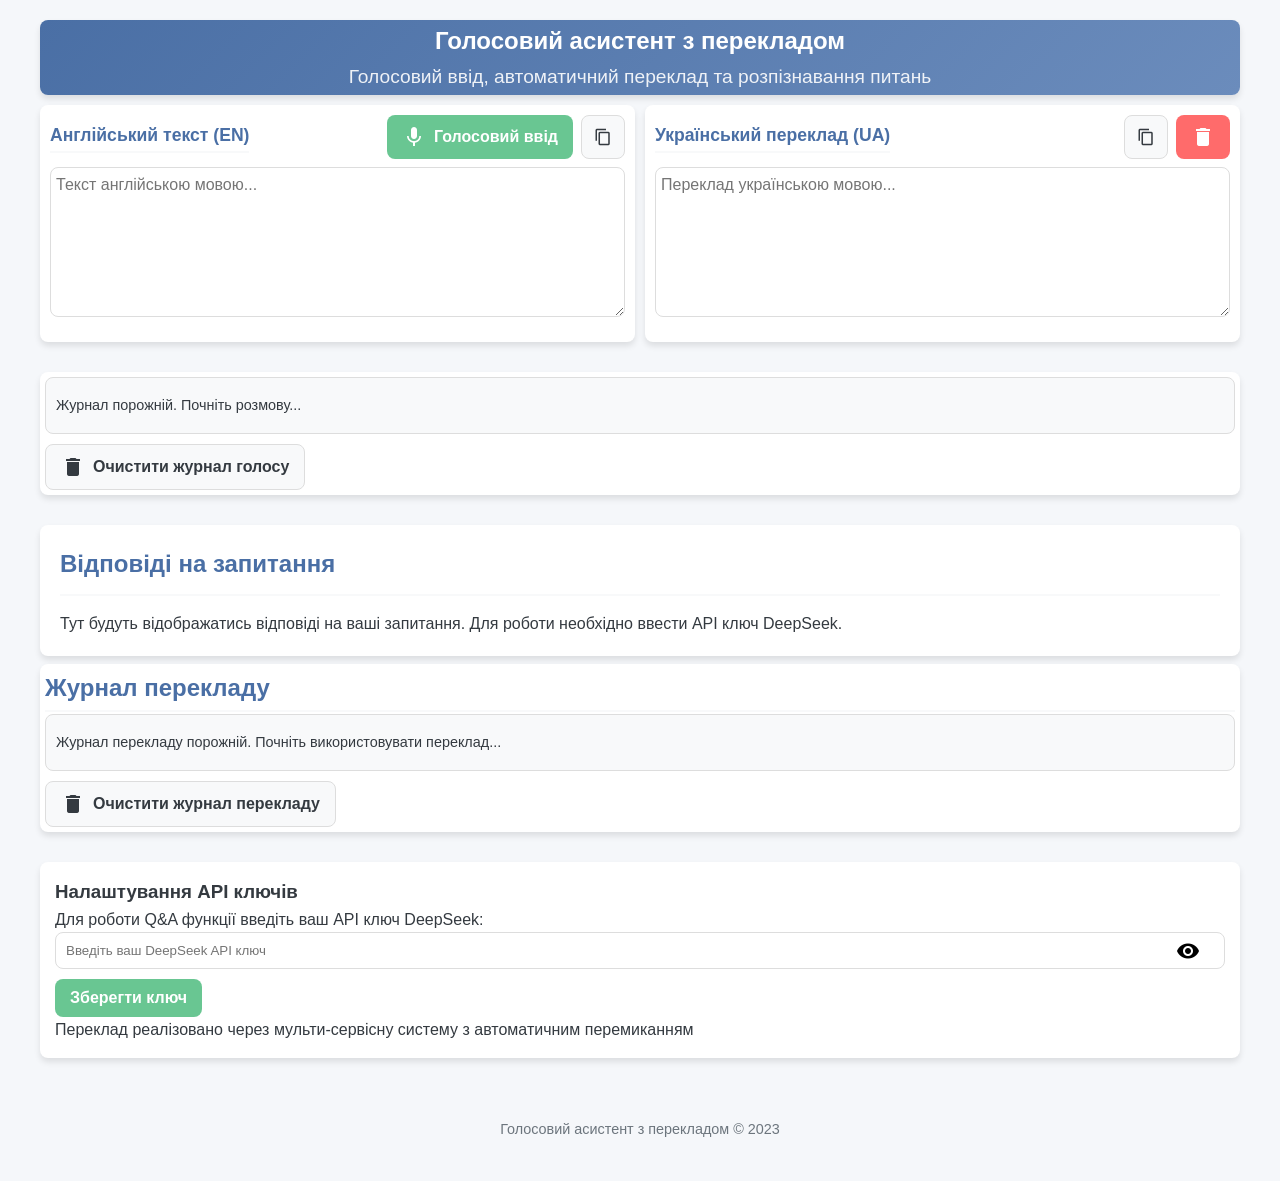
==== commit aa94cb4a: "mui icon" ====
--- a/index.html
+++ b/index.html
@@ -4,6 +4,7 @@
     <meta charset="UTF-8">
     <meta name="viewport" content="width=device-width, initial-scale=1.0">
     <title>Голосовий асистент з перекладом</title>
+    <link rel="stylesheet" href="https://fonts.googleapis.com/icon?family=Material+Icons">
     <link rel="stylesheet" href="style.css"> 
 </head>
 <body>
@@ -24,10 +25,10 @@
                     <h2>Англійський текст (EN)</h2>
                     <div class="heading-actions">
                         <button class="btn-primary" id="micButton">
-                            <i>🎤</i> Голосовий ввід
+                            <i class="material-icons">mic</i> Голосовий ввід
                         </button>
                         <button class="btn-secondary icon-only" id="copyEnglish" aria-label="Копіювати англійський текст" title="Копіювати англійський текст">
-                            <i>📋</i>
+                            <i class="material-icons">content_copy</i>
                         </button>
                     </div>
                 </div>
@@ -41,10 +42,10 @@
                     <h2>Український переклад (UA)</h2>
                     <div class="heading-actions">
                         <button class="btn-secondary icon-only" id="copyUkrainian" aria-label="Копіювати переклад українською" title="Копіювати переклад українською">
-                            <i>📋</i>
+                            <i class="material-icons">content_copy</i>
                         </button>
                         <button class="btn-accent" id="clearText">
-                            <i>🗑️</i>
+                            <i class="material-icons">delete</i>
                         </button>
                     </div>
                 </div>
@@ -61,7 +62,7 @@
                 <div class="log-entry">Журнал порожній. Почніть розмову...</div>
             </div>
             <button class="btn-secondary clear-log" id="clearVoiceLog">
-                <i>🗑️</i> Очистити журнал голосу
+                <i class="material-icons">delete</i> Очистити журнал голосу
             </button>
         </div>
              
@@ -81,7 +82,7 @@
                 <div class="log-entry">Журнал перекладу порожній. Почніть використовувати переклад...</div>
             </div>
             <button class="btn-secondary clear-log" id="clearTranslationLog">
-                <i>🗑️</i> Очистити журнал перекладу
+                <i class="material-icons">delete</i> Очистити журнал перекладу
             </button>
         </div>
 
@@ -90,7 +91,7 @@
             <p>Для роботи Q&A функції введіть ваш API ключ DeepSeek:</p>
             <div class="api-key-input-container">
                 <input type="password" class="api-key-input" id="apiKeyInput" placeholder="Введіть ваш DeepSeek API ключ">
-                <button type="button" class="toggle-password" id="togglePassword">👁️</button>
+                <button type="button" class="toggle-password" id="togglePassword"><i class="material-icons">visibility</i></button>
             </div>
             <button class="btn-primary" id="saveApiKey">Зберегти ключ</button>
             <p class="translation-info">Переклад реалізовано через мульти-сервісну систему з автоматичним перемиканням</p>
--- a/style.css
+++ b/style.css
@@ -175,6 +175,18 @@
             background-color: var(--secondary-color);
         }
         
+        .btn-primary.recording {
+            background-color: var(--accent-color);
+        }
+        
+        .btn-primary.recording:hover {
+            background-color: #ff5252;
+        }
+        
+        .btn-primary.recording .material-icons {
+            color: white;
+        }
+        
         .btn-secondary {
             background-color: var(--light-color);
             color: var(--dark-color);
